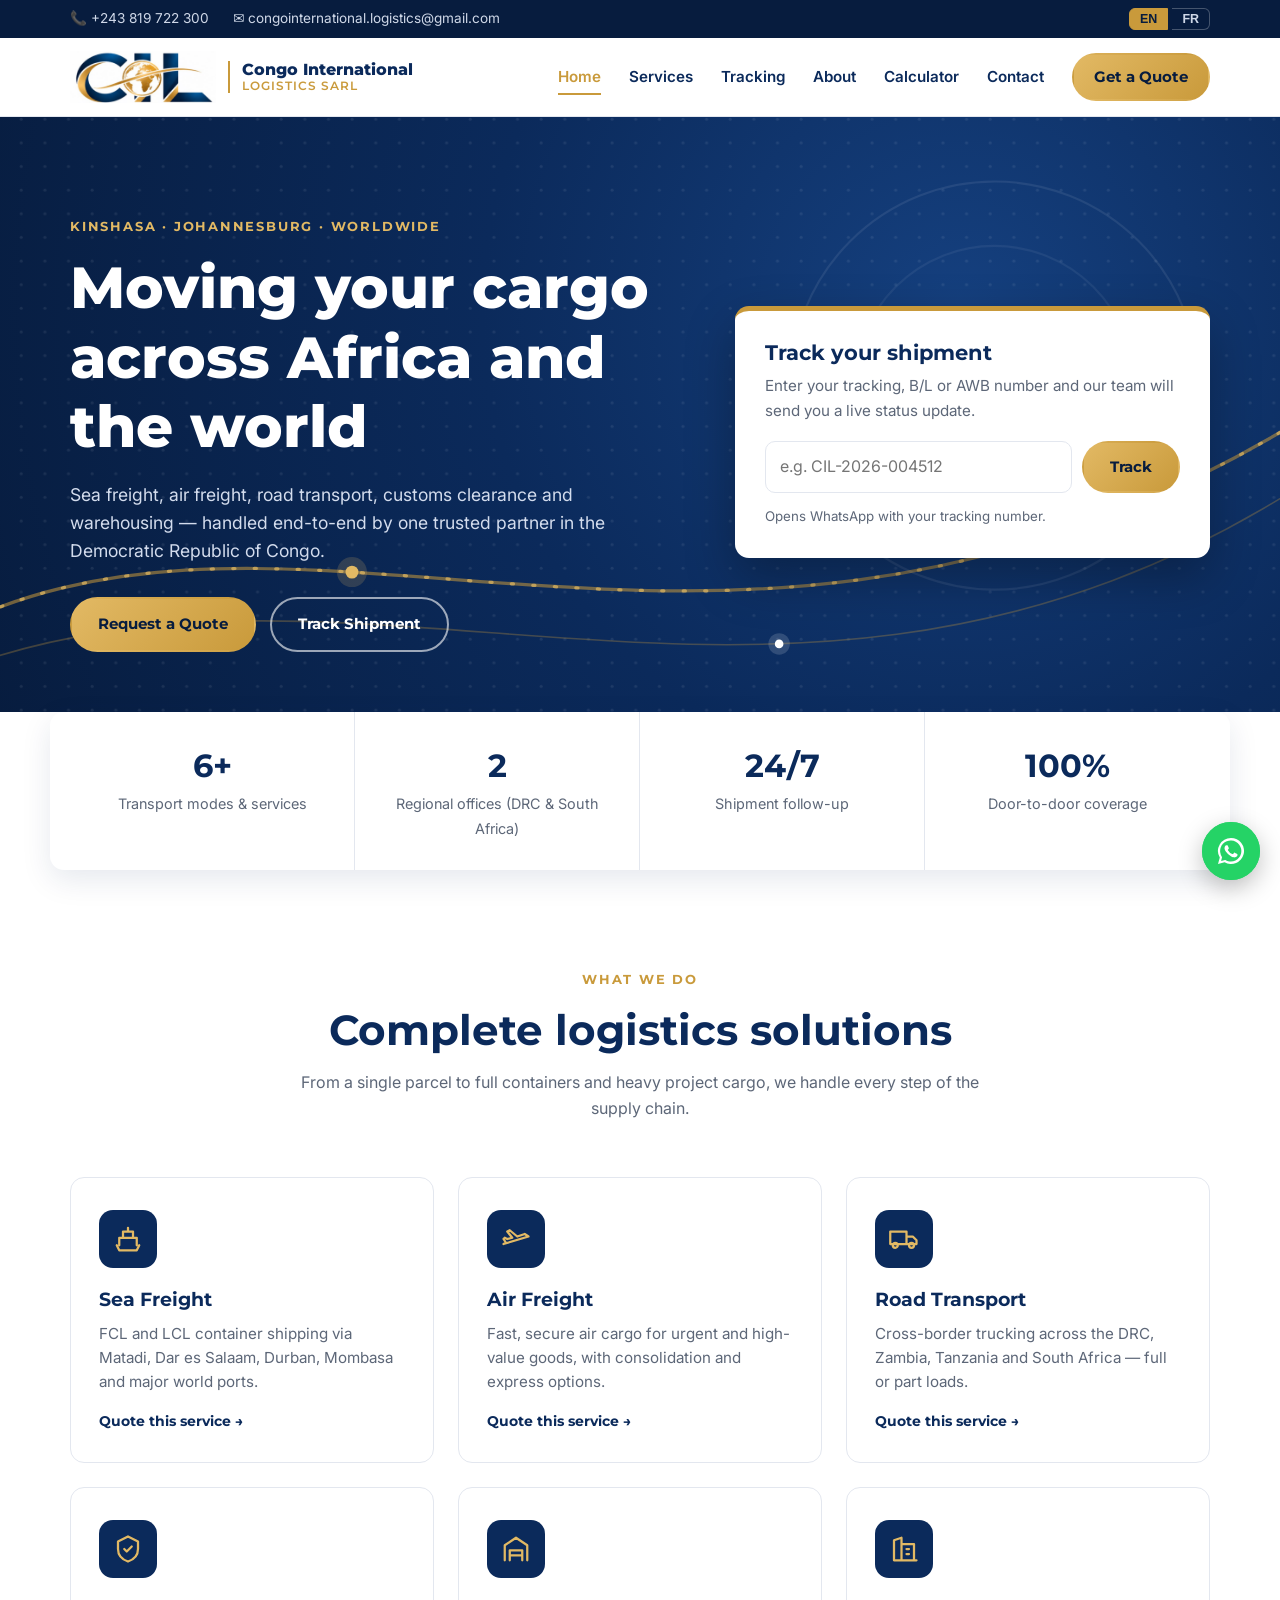
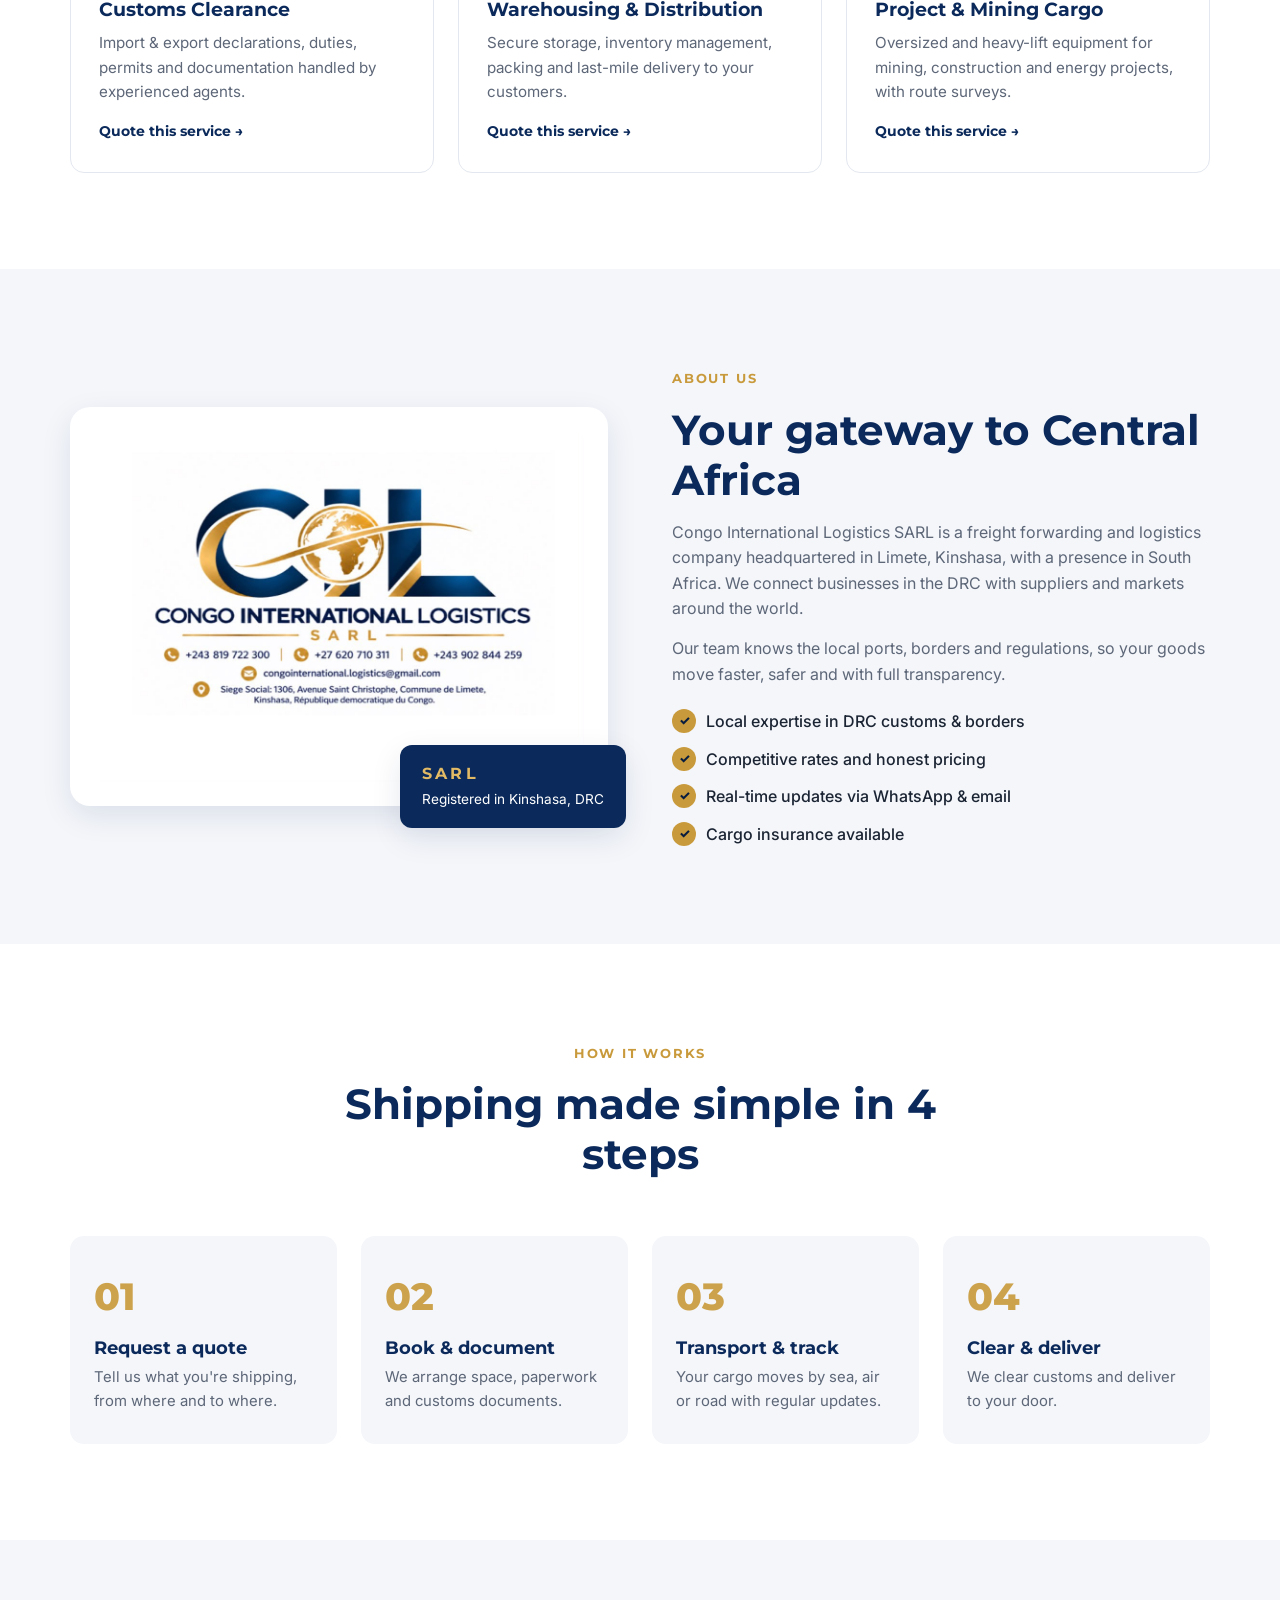
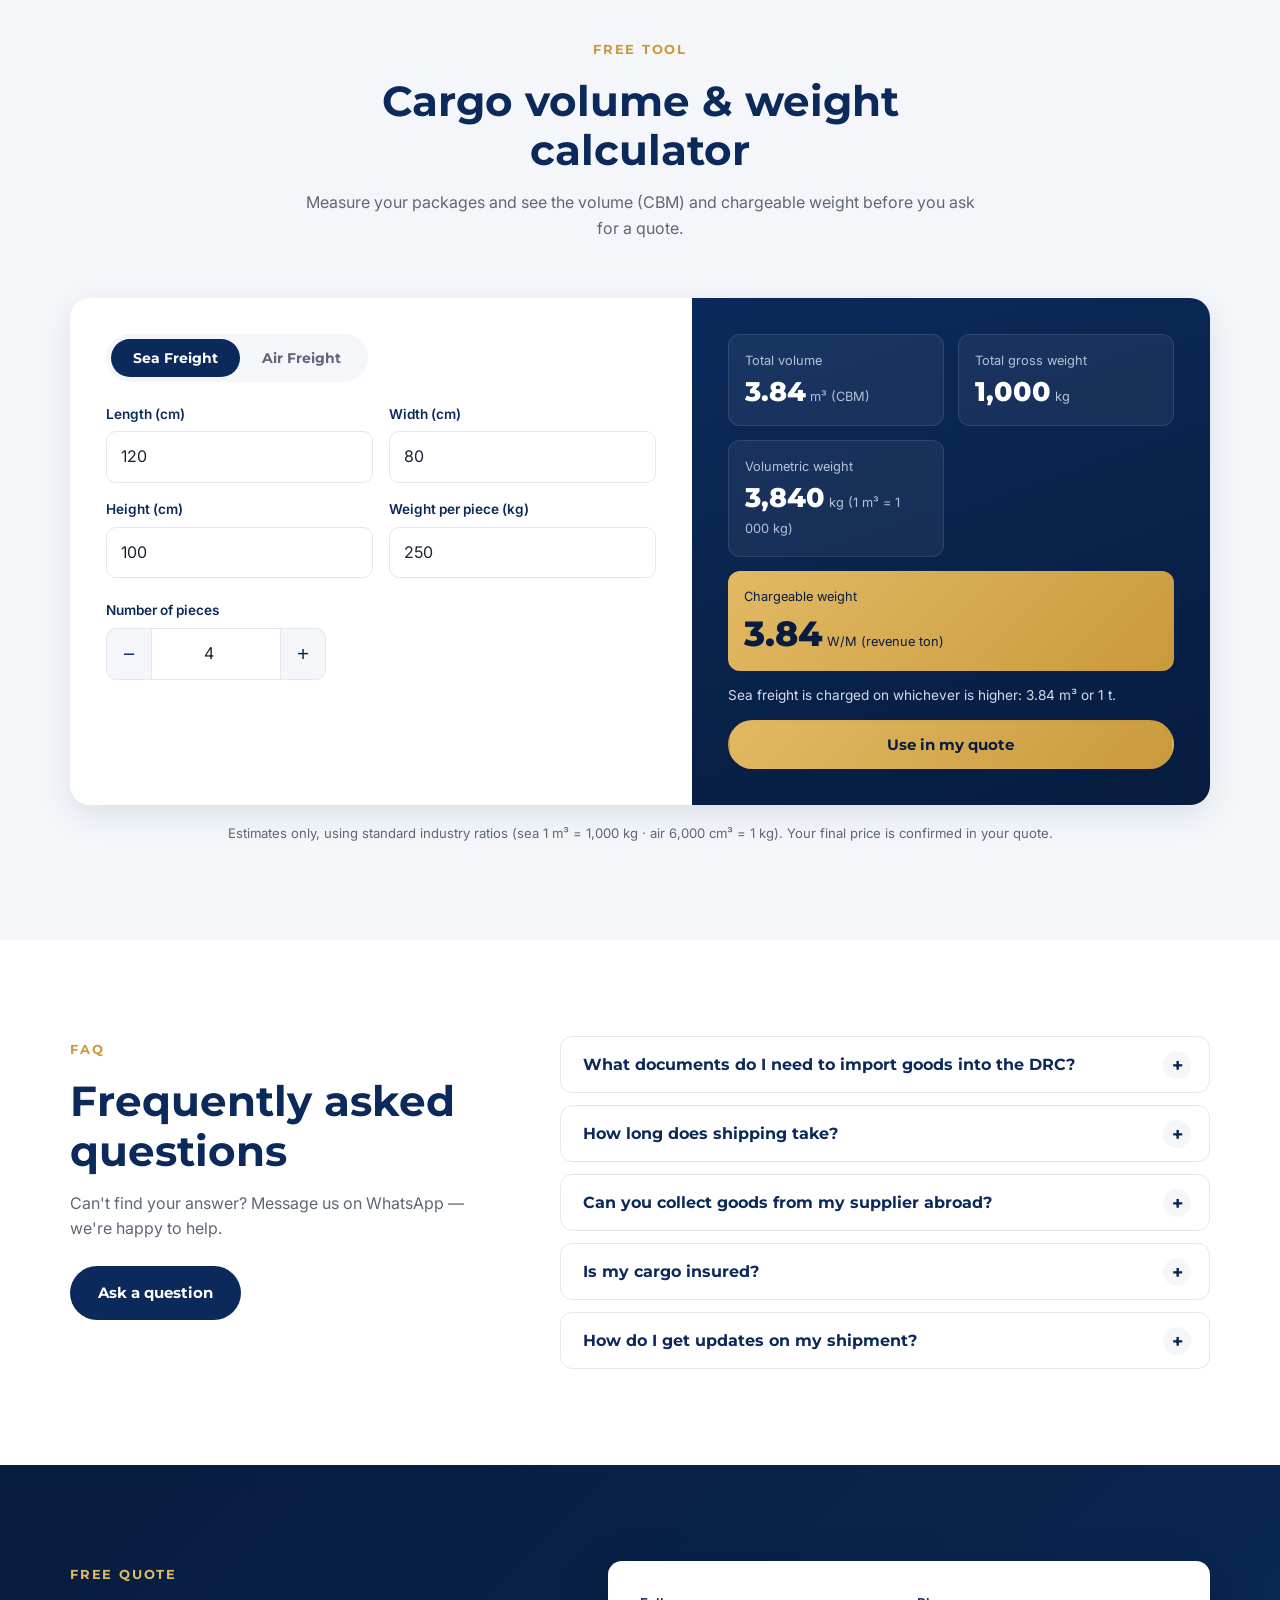
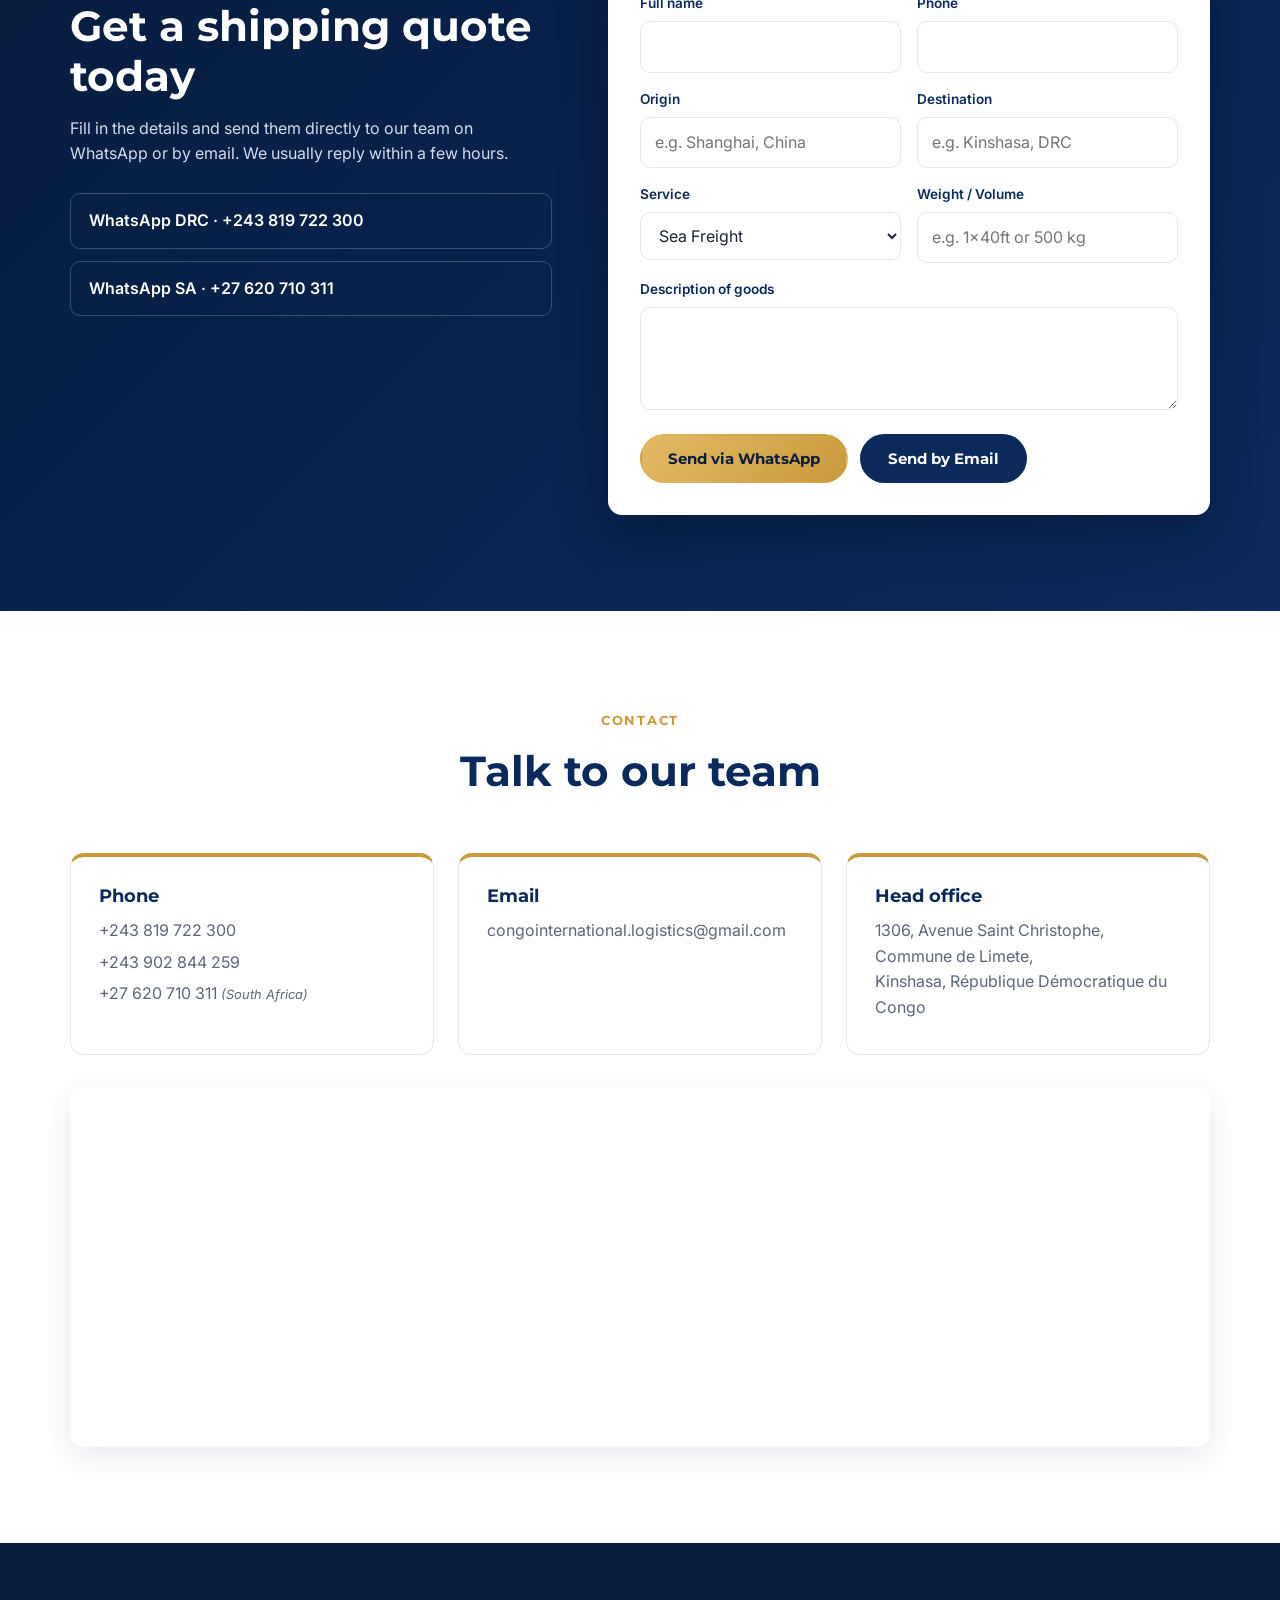
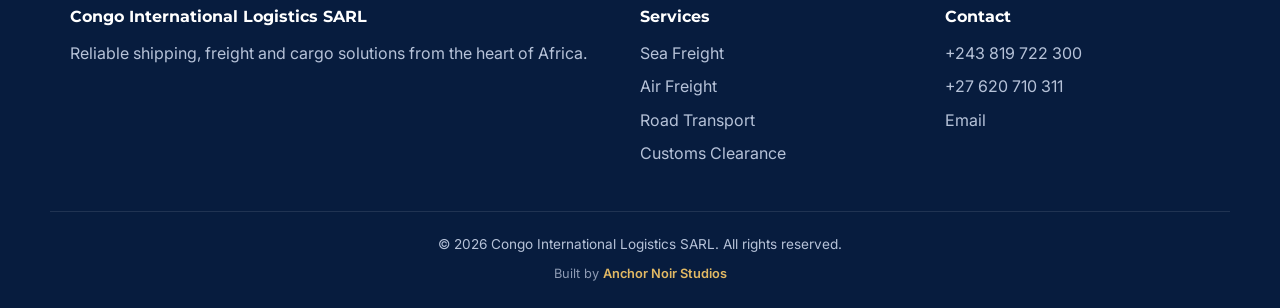
==== index.html @ 0b4c258c "Initial commit: Congo International Logistics website Static bilingual (EN/FR) site with services, s" ====
<!doctype html>
<html lang="en">
<head>
  <meta charset="utf-8">
  <meta name="viewport" content="width=device-width, initial-scale=1">
  <title>Congo International Logistics SARL | Shipping, Freight & Cargo</title>
  <meta name="description" content="Congo International Logistics SARL – sea freight, air freight, road transport, customs clearance and warehousing from Kinshasa to the world.">
  <link rel="icon" href="images/logo.jpg">
  <link rel="preconnect" href="https://fonts.googleapis.com">
  <link rel="preconnect" href="https://fonts.gstatic.com" crossorigin>
  <link href="https://fonts.googleapis.com/css2?family=Montserrat:wght@500;600;700;800&family=Inter:wght@400;500;600&display=swap" rel="stylesheet">
  <link rel="stylesheet" href="styles.css">
  <link rel="stylesheet" href="interactive.css">
  <link rel="stylesheet" href="mobile.css">
  <meta name="theme-color" content="#0b2a5b">
</head>
<body>
<div class="progress" id="progress"></div>

<!-- Top bar -->
<div class="topbar">
  <div class="container topbar-inner">
    <div class="topbar-contacts">
      <a href="tel:+243819722300">📞 +243 819 722 300</a>
      <a href="mailto:congointernational.logistics@gmail.com" class="hide-sm">✉ congointernational.logistics@gmail.com</a>
    </div>
    <div class="lang-switch" role="group" aria-label="Language">
      <button data-lang="en" class="active">EN</button>
      <button data-lang="fr">FR</button>
    </div>
  </div>
</div>

<!-- Header -->
<header class="header" id="top">
  <div class="container header-inner">
    <a href="#top" class="brand">
      <span class="brand-mark" role="img" aria-label="CIL logo"></span>
      <span class="brand-text"><strong>Congo International</strong><span>Logistics SARL</span></span>
    </a>
    <nav class="nav" id="nav">
      <a href="#top" data-i18n="nav.home">Home</a>
      <a href="#services" data-i18n="nav.services">Services</a>
      <a href="#tracking" data-i18n="nav.tracking">Tracking</a>
      <a href="#about" data-i18n="nav.about">About</a>
      <a href="#calculator" data-i18n="nav.calc">Calculator</a>
      <a href="#contact" data-i18n="nav.contact">Contact</a>
      <a href="#quote" class="btn btn-gold nav-cta" data-i18n="nav.quote">Get a Quote</a>
    </nav>
    <button class="menu-toggle" id="menuToggle" aria-label="Open menu" aria-expanded="false">
      <span></span><span></span><span></span>
    </button>
  </div>
</header>

<!-- Hero -->
<section class="hero" id="home">
  <svg class="hero-bg" viewBox="0 0 1200 600" preserveAspectRatio="xMidYMid slice" aria-hidden="true">
    <defs>
      <pattern id="dots" width="22" height="22" patternUnits="userSpaceOnUse">
        <circle cx="2" cy="2" r="1.4" fill="rgba(255,255,255,.08)"/>
      </pattern>
    </defs>
    <rect width="1200" height="600" fill="url(#dots)"/>
    <path id="route1" d="M-50 480 C 300 300, 700 620, 1250 260" stroke="#c99a3b" stroke-width="3" fill="none" opacity=".55"/>
    <path id="route2" d="M-50 520 C 350 360, 760 660, 1250 320" stroke="#c99a3b" stroke-width="1.5" fill="none" opacity=".3"/>
    <path class="route-dash" d="M-50 480 C 300 300, 700 620, 1250 260" stroke="#e2b964" stroke-width="3" fill="none"/>
    <circle cx="930" cy="250" r="190" fill="none" stroke="rgba(255,255,255,.08)" stroke-width="2" class="pulse-ring"/>
    <circle cx="930" cy="250" r="130" fill="none" stroke="rgba(255,255,255,.06)" stroke-width="2"/>
    <g class="cargo-dot">
      <circle r="14" fill="#e2b964" opacity=".18"/>
      <circle r="6" fill="#e2b964"/>
      <animateMotion dur="9s" repeatCount="indefinite"><mpath href="#route1"/></animateMotion>
    </g>
    <g class="cargo-dot">
      <circle r="10" fill="#fff" opacity=".15"/>
      <circle r="4" fill="#fff"/>
      <animateMotion dur="13s" begin="-5s" repeatCount="indefinite"><mpath href="#route2"/></animateMotion>
    </g>
  </svg>
  <div class="container hero-inner">
    <div class="hero-copy">
      <span class="eyebrow" data-i18n="hero.eyebrow">Kinshasa · Johannesburg · Worldwide</span>
      <h1 data-i18n="hero.title">Moving your cargo across Africa and the world</h1>
      <p data-i18n="hero.text">Sea freight, air freight, road transport, customs clearance and warehousing — handled end-to-end by one trusted partner in the Democratic Republic of Congo.</p>
      <div class="hero-actions">
        <a href="#quote" class="btn btn-gold" data-i18n="hero.cta1">Request a Quote</a>
        <a href="#tracking" class="btn btn-outline" data-i18n="hero.cta2">Track Shipment</a>
      </div>
    </div>
    <div class="hero-card" id="tracking">
      <h3 data-i18n="track.title">Track your shipment</h3>
      <p data-i18n="track.text">Enter your tracking, B/L or AWB number and our team will send you a live status update.</p>
      <form id="trackForm" class="track-form">
        <input type="text" id="trackNo" required data-i18n-ph="track.ph" placeholder="e.g. CIL-2026-004512">
        <button type="submit" class="btn btn-gold" data-i18n="track.btn">Track</button>
      </form>
      <small data-i18n="track.note">Opens WhatsApp with your tracking number.</small>
    </div>
  </div>
</section>

<!-- Stats -->
<section class="stats">
  <div class="container stats-grid">
    <div class="stat"><strong data-count="6" data-suffix="+">0</strong><span data-i18n="stats.1">Transport modes & services</span></div>
    <div class="stat"><strong data-count="2">0</strong><span data-i18n="stats.2">Regional offices (DRC & South Africa)</span></div>
    <div class="stat"><strong data-count="24" data-suffix="/7">0</strong><span data-i18n="stats.3">Shipment follow-up</span></div>
    <div class="stat"><strong data-count="100" data-suffix="%">0</strong><span data-i18n="stats.4">Door-to-door coverage</span></div>
  </div>
</section>

<!-- Services -->
<section class="section" id="services">
  <div class="container">
    <div class="section-head">
      <span class="eyebrow dark" data-i18n="services.eyebrow">What we do</span>
      <h2 data-i18n="services.title">Complete logistics solutions</h2>
      <p data-i18n="services.text">From a single parcel to full containers and heavy project cargo, we handle every step of the supply chain.</p>
    </div>
    <div class="services-grid">
      <article class="service">
        <div class="icon"><svg viewBox="0 0 24 24"><path d="M3 17l2 4h14l2-4M5 17V11h14v6M8 11V6h8v5M12 3v3"/></svg></div>
        <h3 data-i18n="s1.t">Sea Freight</h3>
        <p data-i18n="s1.d">FCL and LCL container shipping via Matadi, Dar es Salaam, Durban, Mombasa and major world ports.</p>
        <button class="service-link" data-service="1"><span data-i18n="svc.cta">Quote this service</span> →</button>
      </article>
      <article class="service">
        <div class="icon"><svg viewBox="0 0 24 24"><path d="M2 16l20-6-3-2-6 2-6-5-2 1 4 5-4 1-2-1-1 1 2 3z"/></svg></div>
        <h3 data-i18n="s2.t">Air Freight</h3>
        <p data-i18n="s2.d">Fast, secure air cargo for urgent and high-value goods, with consolidation and express options.</p>
        <button class="service-link" data-service="2"><span data-i18n="svc.cta">Quote this service</span> →</button>
      </article>
      <article class="service">
        <div class="icon"><svg viewBox="0 0 24 24"><path d="M1 6h13v10H1zM14 10h5l3 3v3h-8M5 19a2 2 0 100-4 2 2 0 000 4zM18 19a2 2 0 100-4 2 2 0 000 4z"/></svg></div>
        <h3 data-i18n="s3.t">Road Transport</h3>
        <p data-i18n="s3.d">Cross-border trucking across the DRC, Zambia, Tanzania and South Africa — full or part loads.</p>
        <button class="service-link" data-service="3"><span data-i18n="svc.cta">Quote this service</span> →</button>
      </article>
      <article class="service">
        <div class="icon"><svg viewBox="0 0 24 24"><path d="M9 12l2 2 4-4M12 2l8 4v6c0 5-3.5 8.5-8 10-4.5-1.5-8-5-8-10V6z"/></svg></div>
        <h3 data-i18n="s4.t">Customs Clearance</h3>
        <p data-i18n="s4.d">Import & export declarations, duties, permits and documentation handled by experienced agents.</p>
        <button class="service-link" data-service="4"><span data-i18n="svc.cta">Quote this service</span> →</button>
      </article>
      <article class="service">
        <div class="icon"><svg viewBox="0 0 24 24"><path d="M3 21V9l9-6 9 6v12M7 21v-8h10v8M7 17h10"/></svg></div>
        <h3 data-i18n="s5.t">Warehousing & Distribution</h3>
        <p data-i18n="s5.d">Secure storage, inventory management, packing and last-mile delivery to your customers.</p>
        <button class="service-link" data-service="5"><span data-i18n="svc.cta">Quote this service</span> →</button>
      </article>
      <article class="service">
        <div class="icon"><svg viewBox="0 0 24 24"><path d="M4 21V5l6-2v18M10 8h10v13M4 21h18M14 12h2M14 16h2"/></svg></div>
        <h3 data-i18n="s6.t">Project & Mining Cargo</h3>
        <p data-i18n="s6.d">Oversized and heavy-lift equipment for mining, construction and energy projects, with route surveys.</p>
        <button class="service-link" data-service="6"><span data-i18n="svc.cta">Quote this service</span> →</button>
      </article>
    </div>
  </div>
</section>

<!-- About -->
<section class="section about" id="about">
  <div class="container about-grid">
    <div class="about-visual">
      <img src="images/logo.jpg" alt="Congo International Logistics">
      <div class="badge-float">
        <strong>SARL</strong>
        <span data-i18n="about.badge">Registered in Kinshasa, DRC</span>
      </div>
    </div>
    <div class="about-copy">
      <span class="eyebrow dark" data-i18n="about.eyebrow">About us</span>
      <h2 data-i18n="about.title">Your gateway to Central Africa</h2>
      <p data-i18n="about.p1">Congo International Logistics SARL is a freight forwarding and logistics company headquartered in Limete, Kinshasa, with a presence in South Africa. We connect businesses in the DRC with suppliers and markets around the world.</p>
      <p data-i18n="about.p2">Our team knows the local ports, borders and regulations, so your goods move faster, safer and with full transparency.</p>
      <ul class="checks">
        <li data-i18n="about.c1">Local expertise in DRC customs & borders</li>
        <li data-i18n="about.c2">Competitive rates and honest pricing</li>
        <li data-i18n="about.c3">Real-time updates via WhatsApp & email</li>
        <li data-i18n="about.c4">Cargo insurance available</li>
      </ul>
    </div>
  </div>
</section>

<!-- Process -->
<section class="section" id="process">
  <div class="container">
    <div class="section-head">
      <span class="eyebrow dark" data-i18n="process.eyebrow">How it works</span>
      <h2 data-i18n="process.title">Shipping made simple in 4 steps</h2>
    </div>
    <ol class="steps">
      <li><span>01</span><h3 data-i18n="p1.t">Request a quote</h3><p data-i18n="p1.d">Tell us what you're shipping, from where and to where.</p></li>
      <li><span>02</span><h3 data-i18n="p2.t">Book & document</h3><p data-i18n="p2.d">We arrange space, paperwork and customs documents.</p></li>
      <li><span>03</span><h3 data-i18n="p3.t">Transport & track</h3><p data-i18n="p3.d">Your cargo moves by sea, air or road with regular updates.</p></li>
      <li><span>04</span><h3 data-i18n="p4.t">Clear & deliver</h3><p data-i18n="p4.d">We clear customs and deliver to your door.</p></li>
    </ol>
  </div>
</section>

<!-- Calculator -->
<section class="section calc-section" id="calculator">
  <div class="container">
    <div class="section-head">
      <span class="eyebrow dark" data-i18n="calc.eyebrow">Free tool</span>
      <h2 data-i18n="calc.title">Cargo volume & weight calculator</h2>
      <p data-i18n="calc.text">Measure your packages and see the volume (CBM) and chargeable weight before you ask for a quote.</p>
    </div>
    <div class="calc">
      <div class="calc-inputs">
        <div class="seg" role="tablist">
          <button class="active" data-mode="sea" data-i18n="s1.t">Sea Freight</button>
          <button data-mode="air" data-i18n="s2.t">Air Freight</button>
        </div>
        <div class="calc-grid">
          <label><span data-i18n="c.l">Length (cm)</span><input type="number" min="0" id="cL" value="120"></label>
          <label><span data-i18n="c.w">Width (cm)</span><input type="number" min="0" id="cW" value="80"></label>
          <label><span data-i18n="c.h">Height (cm)</span><input type="number" min="0" id="cH" value="100"></label>
          <label><span data-i18n="c.kg">Weight per piece (kg)</span><input type="number" min="0" id="cKg" value="250"></label>
        </div>
        <label class="qty"><span data-i18n="c.qty">Number of pieces</span>
          <div class="stepper">
            <button type="button" data-step="-1" aria-label="Fewer">−</button>
            <input type="number" min="1" id="cQty" value="4">
            <button type="button" data-step="1" aria-label="More">+</button>
          </div>
        </label>
      </div>
      <div class="calc-result">
        <div class="res"><span data-i18n="c.vol">Total volume</span><strong id="rVol">0</strong><em>m³ (CBM)</em></div>
        <div class="res"><span data-i18n="c.gross">Total gross weight</span><strong id="rGross">0</strong><em>kg</em></div>
        <div class="res"><span data-i18n="c.volw">Volumetric weight</span><strong id="rVolW">0</strong><em id="rVolNote">kg</em></div>
        <div class="res highlight"><span data-i18n="c.charge">Chargeable weight</span><strong id="rCharge">0</strong><em id="rChargeUnit">kg</em></div>
        <p class="calc-note" id="calcNote"></p>
        <button class="btn btn-gold" id="calcToQuote" data-i18n="c.use">Use in my quote</button>
      </div>
    </div>
    <p class="disclaimer" data-i18n="c.disc">Estimates only, using standard industry ratios (sea 1 m³ = 1,000 kg · air 6,000 cm³ = 1 kg). Your final price is confirmed in your quote.</p>
  </div>
</section>

<!-- FAQ -->
<section class="section faq-section" id="faq">
  <div class="container faq-wrap">
    <div class="section-head left">
      <span class="eyebrow dark">FAQ</span>
      <h2 data-i18n="faq.title">Frequently asked questions</h2>
      <p data-i18n="faq.text">Can't find your answer? Message us on WhatsApp — we're happy to help.</p>
      <a href="https://wa.me/243819722300" target="_blank" rel="noopener" class="btn btn-navy" data-i18n="faq.cta">Ask a question</a>
    </div>
    <div class="faq">
      <details><summary data-i18n="q1">What documents do I need to import goods into the DRC?</summary><div><p data-i18n="a1">Usually a commercial invoice, packing list and bill of lading or air waybill, plus any certificates required for your type of goods. We check your file and tell you exactly what's needed before shipping.</p></div></details>
      <details><summary data-i18n="q2">How long does shipping take?</summary><div><p data-i18n="a2">It depends on the origin, the transport mode and customs. Air freight is the fastest; sea freight is the most economical for large volumes. We give you an estimated transit time with every quote.</p></div></details>
      <details><summary data-i18n="q3">Can you collect goods from my supplier abroad?</summary><div><p data-i18n="a3">Yes. We offer door-to-door service: pick-up from your supplier, transport, customs clearance and delivery to your address.</p></div></details>
      <details><summary data-i18n="q4">Is my cargo insured?</summary><div><p data-i18n="a4">Cargo insurance is available on request. Tell us the value of your goods when asking for a quote and we'll include the insurance cost.</p></div></details>
      <details><summary data-i18n="q5">How do I get updates on my shipment?</summary><div><p data-i18n="a5">Send your tracking, B/L or AWB number via the tracking box or WhatsApp, and our team will reply with the latest status.</p></div></details>
    </div>
  </div>
</section>

<!-- Quote -->
<section class="section quote" id="quote">
  <div class="container quote-grid">
    <div class="quote-copy">
      <span class="eyebrow" data-i18n="quote.eyebrow">Free quote</span>
      <h2 data-i18n="quote.title">Get a shipping quote today</h2>
      <p data-i18n="quote.text">Fill in the details and send them directly to our team on WhatsApp or by email. We usually reply within a few hours.</p>
      <div class="quote-contacts">
        <a href="https://wa.me/243819722300" target="_blank" rel="noopener">WhatsApp DRC · +243 819 722 300</a>
        <a href="https://wa.me/27620710311" target="_blank" rel="noopener">WhatsApp SA · +27 620 710 311</a>
      </div>
    </div>
    <form class="quote-form" id="quoteForm">
      <div class="row">
        <label><span data-i18n="f.name">Full name</span><input name="name" required></label>
        <label><span data-i18n="f.phone">Phone</span><input name="phone" type="tel" required></label>
      </div>
      <div class="row">
        <label><span data-i18n="f.from">Origin</span><input name="from" required data-i18n-ph="f.fromPh" placeholder="e.g. Shanghai, China"></label>
        <label><span data-i18n="f.to">Destination</span><input name="to" required data-i18n-ph="f.toPh" placeholder="e.g. Kinshasa, DRC"></label>
      </div>
      <div class="row">
        <label><span data-i18n="f.mode">Service</span>
          <select name="mode">
            <option data-i18n="s1.t">Sea Freight</option>
            <option data-i18n="s2.t">Air Freight</option>
            <option data-i18n="s3.t">Road Transport</option>
            <option data-i18n="s4.t">Customs Clearance</option>
            <option data-i18n="s5.t">Warehousing & Distribution</option>
            <option data-i18n="s6.t">Project & Mining Cargo</option>
          </select>
        </label>
        <label><span data-i18n="f.weight">Weight / Volume</span><input name="weight" data-i18n-ph="f.weightPh" placeholder="e.g. 1x40ft or 500 kg"></label>
      </div>
      <label><span data-i18n="f.goods">Description of goods</span><textarea name="goods" rows="3"></textarea></label>
      <div class="form-actions">
        <button type="submit" class="btn btn-gold" data-send="wa" data-i18n="f.wa">Send via WhatsApp</button>
        <button type="submit" class="btn btn-navy" data-send="mail" data-i18n="f.mail">Send by Email</button>
      </div>
    </form>
  </div>
</section>

<!-- Contact -->
<section class="section" id="contact">
  <div class="container">
    <div class="section-head">
      <span class="eyebrow dark" data-i18n="contact.eyebrow">Contact</span>
      <h2 data-i18n="contact.title">Talk to our team</h2>
    </div>
    <div class="contact-grid">
      <div class="contact-card">
        <h3 data-i18n="contact.phone">Phone</h3>
        <a href="tel:+243819722300">+243 819 722 300</a>
        <a href="tel:+243902844259">+243 902 844 259</a>
        <a href="tel:+27620710311">+27 620 710 311 <em>(South Africa)</em></a>
      </div>
      <div class="contact-card">
        <h3>Email</h3>
        <a href="mailto:congointernational.logistics@gmail.com">congointernational.logistics@gmail.com</a>
      </div>
      <div class="contact-card">
        <h3 data-i18n="contact.office">Head office</h3>
        <p>1306, Avenue Saint Christophe,<br>Commune de Limete,<br>Kinshasa, République Démocratique du Congo</p>
      </div>
    </div>
    <div class="map">
      <iframe title="Map" loading="lazy" src="https://www.google.com/maps?q=Avenue+Saint+Christophe,+Limete,+Kinshasa&output=embed"></iframe>
    </div>
  </div>
</section>

<!-- Footer -->
<footer class="footer">
  <div class="container footer-grid">
    <div>
      <h4>Congo International Logistics SARL</h4>
      <p data-i18n="footer.tag">Reliable shipping, freight and cargo solutions from the heart of Africa.</p>
    </div>
    <div>
      <h4 data-i18n="nav.services">Services</h4>
      <a href="#services" data-i18n="s1.t">Sea Freight</a>
      <a href="#services" data-i18n="s2.t">Air Freight</a>
      <a href="#services" data-i18n="s3.t">Road Transport</a>
      <a href="#services" data-i18n="s4.t">Customs Clearance</a>
    </div>
    <div>
      <h4 data-i18n="nav.contact">Contact</h4>
      <a href="tel:+243819722300">+243 819 722 300</a>
      <a href="tel:+27620710311">+27 620 710 311</a>
      <a href="mailto:congointernational.logistics@gmail.com">Email</a>
    </div>
  </div>
  <div class="container copyright">© <span id="year"></span> Congo International Logistics SARL. <span data-i18n="footer.rights">All rights reserved.</span>
    <span class="credit"><span data-i18n="footer.built">Built by</span> <a href="https://www.anchornoirstudios.co.za/" target="_blank" rel="noopener">Anchor Noir Studios</a></span>
  </div>
</footer>

<a class="wa-float" href="https://wa.me/243819722300" target="_blank" rel="noopener" aria-label="WhatsApp">
  <svg viewBox="0 0 32 32"><path fill="#fff" d="M16 3a13 13 0 00-11.2 19.6L3 29l6.6-1.7A13 13 0 1016 3zm0 23.6c-2 0-3.9-.5-5.6-1.5l-.4-.2-3.9 1 1-3.8-.3-.4A10.6 10.6 0 1116 26.6zm5.8-7.9c-.3-.2-1.9-.9-2.2-1s-.5-.2-.7.2-.8 1-1 1.2-.4.2-.7 0a8.7 8.7 0 01-4.3-3.8c-.3-.6.3-.5.9-1.7.1-.2 0-.4 0-.5l-1-2.4c-.3-.6-.5-.5-.7-.5h-.6a1.2 1.2 0 00-.9.4 3.6 3.6 0 00-1.1 2.7 6.3 6.3 0 001.3 3.3 14.4 14.4 0 005.5 4.9c2 .9 2.8 1 3.9.8a3.3 3.3 0 002.1-1.5 2.7 2.7 0 00.2-1.5c-.1-.2-.3-.3-.6-.4z"/></svg>
</a>

<button class="to-top" id="toTop" aria-label="Back to top">↑</button>
<div class="nav-backdrop" id="navBackdrop"></div>

<!-- Phone-only bottom action bar -->
<nav class="mobile-bar" aria-label="Quick actions">
  <a href="tel:+243819722300">
    <svg viewBox="0 0 24 24"><path d="M22 16.9v3a2 2 0 01-2.2 2 19.8 19.8 0 01-8.6-3.1 19.5 19.5 0 01-6-6A19.8 19.8 0 012.1 4.2 2 2 0 014.1 2h3a2 2 0 012 1.7c.1.9.4 1.8.7 2.7a2 2 0 01-.5 2.1L8 9.8a16 16 0 006 6l1.3-1.3a2 2 0 012.1-.4c.9.3 1.8.6 2.7.7a2 2 0 011.7 2z"/></svg>
    <span data-i18n="mb.call">Call</span>
  </a>
  <a href="https://wa.me/243819722300" target="_blank" rel="noopener" class="mb-wa">
    <svg viewBox="0 0 32 32"><path d="M16 3a13 13 0 00-11.2 19.6L3 29l6.6-1.7A13 13 0 1016 3zm0 23.6c-2 0-3.9-.5-5.6-1.5l-.4-.2-3.9 1 1-3.8-.3-.4A10.6 10.6 0 1116 26.6z"/></svg>
    <span>WhatsApp</span>
  </a>
  <a href="#quote" class="mb-quote">
    <svg viewBox="0 0 24 24"><path d="M14 2H6a2 2 0 00-2 2v16a2 2 0 002 2h12a2 2 0 002-2V8zM14 2v6h6M8 13h8M8 17h5"/></svg>
    <span data-i18n="mb.quote">Quote</span>
  </a>
</nav>
<div class="toast" id="toast" role="status" aria-live="polite"></div>

<script src="script.js"></script>
</body>
</html>
---- styles.css ----
:root {
  --navy: #0b2a5b;
  --navy-dark: #071c3e;
  --gold: #c99a3b;
  --gold-light: #e2b964;
  --ink: #1b2433;
  --muted: #5d6778;
  --bg: #ffffff;
  --bg-soft: #f4f6fa;
  --line: #e3e7ef;
  --radius: 14px;
  --shadow: 0 10px 30px rgba(11, 42, 91, .10);
}

* { box-sizing: border-box; margin: 0; padding: 0; }
html { scroll-behavior: smooth; scroll-padding-top: 90px; }
body { font-family: "Inter", system-ui, sans-serif; color: var(--ink); background: var(--bg); line-height: 1.6; overflow-x: hidden; }
h1, h2, h3, h4 { font-family: "Montserrat", sans-serif; line-height: 1.2; color: var(--navy); }
a { color: inherit; text-decoration: none; }
img { max-width: 100%; display: block; }
.container { width: 100%; max-width: 1180px; margin: 0 auto; padding: 0 20px; }

/* Buttons */
.btn { display: inline-flex; align-items: center; justify-content: center; gap: 8px; padding: 13px 26px; border-radius: 999px; font-family: "Montserrat", sans-serif; font-weight: 700; font-size: .95rem; border: 2px solid transparent; cursor: pointer; transition: transform .15s, background .2s, color .2s; }
.btn:hover { transform: translateY(-2px); }
.btn-gold { background: linear-gradient(135deg, var(--gold-light), var(--gold)); color: var(--navy-dark); }
.btn-navy { background: var(--navy); color: #fff; }
.btn-outline { border-color: rgba(255,255,255,.6); color: #fff; }
.btn-outline:hover { background: #fff; color: var(--navy); }

/* Top bar */
.topbar { background: var(--navy-dark); color: #cfd8e8; font-size: .85rem; }
.topbar-inner { display: flex; justify-content: space-between; align-items: center; padding-top: 8px; padding-bottom: 8px; }
.topbar-contacts { display: flex; gap: 24px; }
.topbar a:hover { color: var(--gold-light); }
.lang-switch button { background: none; border: 1px solid rgba(255,255,255,.25); color: #cfd8e8; padding: 3px 10px; cursor: pointer; font-weight: 600; font-size: .78rem; }
.lang-switch button:first-child { border-radius: 6px 0 0 6px; }
.lang-switch button:last-child { border-radius: 0 6px 6px 0; border-left: 0; }
.lang-switch button.active { background: var(--gold); border-color: var(--gold); color: var(--navy-dark); }

/* Header */
.header { position: sticky; top: 0; z-index: 50; background: rgba(255,255,255,.96); backdrop-filter: blur(8px); border-bottom: 1px solid var(--line); }
.header-inner { display: flex; align-items: center; justify-content: space-between; height: 78px; }
.brand { display: flex; align-items: center; gap: 12px; }
.brand-mark { width: 146px; height: 52px; background: url(images/logo.jpg) no-repeat -40px -24px / 222px auto; flex-shrink: 0; }
.brand-text { display: flex; flex-direction: column; font-family: "Montserrat", sans-serif; line-height: 1.15; color: var(--navy); border-left: 2px solid var(--gold); padding-left: 12px; }
.brand-text strong { font-size: 1rem; font-weight: 800; }
.brand-text span { font-size: .78rem; font-weight: 600; color: var(--gold); letter-spacing: .08em; text-transform: uppercase; }
.nav { display: flex; align-items: center; gap: 28px; font-weight: 600; font-size: .95rem; }
.nav a:not(.btn) { color: var(--navy); position: relative; }
.nav a:not(.btn)::after { content: ""; position: absolute; left: 0; bottom: -6px; width: 0; height: 2px; background: var(--gold); transition: width .2s; }
.nav a:not(.btn):hover::after { width: 100%; }
.nav-cta { padding: 10px 20px; }
.menu-toggle { display: none; background: none; border: 0; cursor: pointer; padding: 8px; }
.menu-toggle span { display: block; width: 26px; height: 3px; background: var(--navy); margin: 5px 0; border-radius: 2px; transition: .2s; }

/* Hero */
.hero { position: relative; background: radial-gradient(circle at 75% 30%, #15407f 0%, var(--navy) 45%, var(--navy-dark) 100%); color: #fff; overflow: hidden; }
.hero-bg { position: absolute; inset: 0; width: 100%; height: 100%; }
.hero-inner { position: relative; display: grid; grid-template-columns: 1.3fr 1fr; gap: 48px; align-items: center; padding-top: 96px; padding-bottom: 110px; }
.eyebrow { display: inline-block; font-family: "Montserrat", sans-serif; font-size: .8rem; font-weight: 700; letter-spacing: .14em; text-transform: uppercase; color: var(--gold-light); margin-bottom: 16px; }
.eyebrow.dark { color: var(--gold); }
.hero h1 { color: #fff; font-size: clamp(2.1rem, 4.6vw, 3.6rem); font-weight: 800; margin-bottom: 20px; }
.hero p { color: #d3dced; font-size: 1.1rem; max-width: 560px; margin-bottom: 32px; }
.hero-actions { display: flex; flex-wrap: wrap; gap: 14px; }
.hero-card { background: #fff; color: var(--ink); border-radius: var(--radius); padding: 30px; box-shadow: 0 20px 50px rgba(0,0,0,.3); border-top: 5px solid var(--gold); }
.hero-card h3 { font-size: 1.3rem; margin-bottom: 8px; }
.hero-card p { color: var(--muted); font-size: .95rem; margin-bottom: 18px; }
.track-form { display: flex; gap: 10px; margin-bottom: 10px; }
.track-form input { flex: 1; min-width: 0; }
.hero-card small { color: var(--muted); }

input, select, textarea { width: 100%; font: inherit; padding: 12px 14px; border: 1.5px solid var(--line); border-radius: 10px; background: #fff; color: var(--ink); transition: border-color .2s; }
input:focus, select:focus, textarea:focus { outline: none; border-color: var(--gold); }

/* Stats */
.stats { background: var(--bg); position: relative; margin-top: -50px; z-index: 2; }
.stats-grid { display: grid; grid-template-columns: repeat(4, 1fr); background: #fff; border-radius: var(--radius); box-shadow: var(--shadow); overflow: hidden; }
.stat { padding: 28px 20px; text-align: center; border-right: 1px solid var(--line); }
.stat:last-child { border-right: 0; }
.stat strong { display: block; font-family: "Montserrat", sans-serif; font-size: 2rem; color: var(--navy); }
.stat span { color: var(--muted); font-size: .9rem; }

/* Sections */
.section { padding: 96px 0; }
.section-head { text-align: center; max-width: 680px; margin: 0 auto 56px; }
.section-head h2, .about-copy h2, .quote-copy h2 { font-size: clamp(1.8rem, 3.4vw, 2.6rem); margin-bottom: 14px; }
.section-head p { color: var(--muted); }

/* Services */
.services-grid { display: grid; grid-template-columns: repeat(3, 1fr); gap: 24px; }
.service { background: #fff; border: 1px solid var(--line); border-radius: var(--radius); padding: 32px 28px; transition: transform .2s, box-shadow .2s, border-color .2s; }
.service:hover { transform: translateY(-6px); box-shadow: var(--shadow); border-color: var(--gold); }
.service .icon { width: 58px; height: 58px; border-radius: 14px; background: var(--navy); display: grid; place-items: center; margin-bottom: 20px; }
.service .icon svg { width: 30px; height: 30px; fill: none; stroke: var(--gold-light); stroke-width: 1.8; stroke-linecap: round; stroke-linejoin: round; }
.service h3 { font-size: 1.2rem; margin-bottom: 10px; }
.service p { color: var(--muted); font-size: .95rem; }

/* About */
.about { background: var(--bg-soft); }
.about-grid { display: grid; grid-template-columns: 1fr 1fr; gap: 64px; align-items: center; }
.about-visual { position: relative; background: #fff; border-radius: 20px; padding: 24px; box-shadow: var(--shadow); }
.about-visual img { border-radius: 12px; }
.badge-float { position: absolute; right: -18px; bottom: -22px; background: var(--navy); color: #fff; padding: 16px 22px; border-radius: 12px; box-shadow: var(--shadow); }
.badge-float strong { display: block; font-family: "Montserrat"; color: var(--gold-light); letter-spacing: .2em; }
.badge-float span { font-size: .85rem; }
.about-copy p { color: var(--muted); margin-bottom: 14px; }
.checks { list-style: none; margin-top: 22px; display: grid; gap: 12px; }
.checks li { position: relative; padding-left: 34px; font-weight: 500; }
.checks li::before { content: "✓"; position: absolute; left: 0; top: 0; width: 24px; height: 24px; border-radius: 50%; background: var(--gold); color: var(--navy-dark); display: grid; place-items: center; font-size: .8rem; font-weight: 800; }

/* Steps */
.steps { list-style: none; display: grid; grid-template-columns: repeat(4, 1fr); gap: 24px; counter-reset: s; }
.steps li { position: relative; padding: 30px 24px; border-radius: var(--radius); background: var(--bg-soft); }
.steps li span { font-family: "Montserrat"; font-weight: 800; font-size: 2.4rem; color: var(--gold); opacity: .9; display: block; margin-bottom: 10px; }
.steps h3 { font-size: 1.1rem; margin-bottom: 8px; }
.steps p { color: var(--muted); font-size: .93rem; }

/* Quote */
.quote { background: linear-gradient(135deg, var(--navy-dark), var(--navy)); color: #fff; }
.quote-grid { display: grid; grid-template-columns: 1fr 1.25fr; gap: 56px; align-items: start; }
.quote-copy h2 { color: #fff; }
.quote-copy p { color: #d3dced; margin-bottom: 26px; }
.quote-contacts { display: grid; gap: 12px; }
.quote-contacts a { padding: 14px 18px; border: 1px solid rgba(255,255,255,.2); border-radius: 10px; font-weight: 600; transition: background .2s; }
.quote-contacts a:hover { background: rgba(255,255,255,.08); border-color: var(--gold); }
.quote-form { background: #fff; color: var(--ink); border-radius: var(--radius); padding: 32px; display: grid; gap: 16px; box-shadow: 0 20px 50px rgba(0,0,0,.25); }
.quote-form .row { display: grid; grid-template-columns: 1fr 1fr; gap: 16px; }
.quote-form label span { display: block; font-size: .85rem; font-weight: 600; color: var(--navy); margin-bottom: 6px; }
.form-actions { display: flex; flex-wrap: wrap; gap: 12px; }

/* Contact */
.contact-grid { display: grid; grid-template-columns: repeat(3, 1fr); gap: 24px; margin-bottom: 32px; }
.contact-card { padding: 28px; border: 1px solid var(--line); border-radius: var(--radius); border-top: 4px solid var(--gold); }
.contact-card h3 { font-size: 1.1rem; margin-bottom: 12px; }
.contact-card a, .contact-card p { display: block; color: var(--muted); margin-bottom: 6px; word-break: break-word; }
.contact-card a:hover { color: var(--navy); }
.contact-card em { font-size: .8rem; }
.map { border-radius: var(--radius); overflow: hidden; box-shadow: var(--shadow); }
.map iframe { width: 100%; height: 360px; border: 0; display: block; }

/* Footer */
.footer { background: var(--navy-dark); color: #b6c2d8; padding: 64px 0 24px; }
.footer-grid { display: grid; grid-template-columns: 2fr 1fr 1fr; gap: 40px; padding-bottom: 36px; border-bottom: 1px solid rgba(255,255,255,.1); }
.footer h4 { color: #fff; margin-bottom: 14px; }
.footer a { display: block; margin-bottom: 8px; }
.footer a:hover { color: var(--gold-light); }
.copyright { padding-top: 22px; font-size: .85rem; text-align: center; }

.wa-float { position: fixed; right: 20px; bottom: 20px; width: 58px; height: 58px; border-radius: 50%; background: #25d366; display: grid; place-items: center; box-shadow: 0 8px 24px rgba(0,0,0,.25); z-index: 60; transition: transform .2s; }
.wa-float:hover { transform: scale(1.08); }
.wa-float svg { width: 32px; height: 32px; }

/* Reveal animation */
.reveal { opacity: 0; transform: translateY(24px); transition: opacity .6s ease, transform .6s ease; }
.reveal.visible { opacity: 1; transform: none; }

/* Responsive */
@media (max-width: 980px) {
  .hero-inner, .about-grid, .quote-grid { grid-template-columns: 1fr; }
  .services-grid { grid-template-columns: repeat(2, 1fr); }
  .steps { grid-template-columns: repeat(2, 1fr); }
  .stats-grid { grid-template-columns: repeat(2, 1fr); }
  .stat:nth-child(2) { border-right: 0; }
  .stat:nth-child(-n+2) { border-bottom: 1px solid var(--line); }
  .contact-grid { grid-template-columns: 1fr; }
  .footer-grid { grid-template-columns: 1fr 1fr; }
  .badge-float { right: 12px; }
}
@media (max-width: 860px) {
  .menu-toggle { display: block; }
  .nav { position: absolute; top: 78px; left: 0; right: 0; flex-direction: column; align-items: stretch; gap: 0; background: #fff; border-bottom: 1px solid var(--line); box-shadow: var(--shadow); max-height: 0; overflow: hidden; transition: max-height .3s ease; }
  .nav.open { max-height: 480px; }
  .nav a:not(.btn) { padding: 16px 20px; border-top: 1px solid var(--line); }
  .nav a:not(.btn)::after { display: none; }
  .nav-cta { margin: 14px 20px 18px; }
}
@media (max-width: 600px) {
  .container { padding: 0 16px; }
  .hide-sm { display: none; }
  .hero-inner { padding-top: 64px; padding-bottom: 90px; }
  .services-grid, .steps, .quote-form .row, .footer-grid { grid-template-columns: 1fr; }
  .section { padding: 72px 0; }
  .track-form { flex-direction: column; }
  .brand-text { display: none; }
  .quote-form, .hero-card { padding: 22px; }
}
---- interactive.css ----
/* ===== Polish & interactivity (loaded after styles.css) ===== */
.progress { position: fixed; top: 0; left: 0; height: 3px; width: 0; background: linear-gradient(90deg, var(--gold), var(--gold-light)); z-index: 100; transition: width .1s linear; }

/* Header shrink + active link */
.header { transition: box-shadow .3s; }
.header-inner { transition: height .3s; }
.brand-mark { transition: transform .3s; transform-origin: left center; }
.header.scrolled { box-shadow: 0 6px 24px rgba(11,42,91,.10); }
.header.scrolled .header-inner { height: 64px; }
.header.scrolled .brand-mark { transform: scale(.88); }
.nav a.active:not(.btn) { color: var(--gold); }
.nav a.active:not(.btn)::after { width: 100%; }
@media (max-width: 860px) { .header.scrolled .nav { top: 64px; } }

/* Button shine */
.btn { position: relative; overflow: hidden; }
.btn::before { content: ""; position: absolute; top: 0; left: -75%; width: 50%; height: 100%; background: linear-gradient(120deg, transparent, rgba(255,255,255,.45), transparent); transform: skewX(-20deg); transition: left .6s; }
.btn:hover::before { left: 130%; }
.btn:active { transform: translateY(0) scale(.97); }

/* Hero entrance + route animation */
.hero-copy > * { opacity: 0; transform: translateY(20px); animation: rise .8s cubic-bezier(.2,.7,.2,1) forwards; }
.hero-copy > *:nth-child(2) { animation-delay: .12s; }
.hero-copy > *:nth-child(3) { animation-delay: .24s; }
.hero-copy > *:nth-child(4) { animation-delay: .36s; }
.hero-card { opacity: 0; transform: translateY(20px); animation: rise .9s .45s cubic-bezier(.2,.7,.2,1) forwards; }
@keyframes rise { to { opacity: 1; transform: none; } }
.route-dash { stroke-dasharray: 2 18; stroke-linecap: round; animation: dash 3s linear infinite; opacity: .7; }
@keyframes dash { to { stroke-dashoffset: -200; } }
.pulse-ring { transform-origin: 930px 250px; animation: pulse 4s ease-in-out infinite; }
@keyframes pulse { 50% { transform: scale(1.06); opacity: .5; } }
.hero-card input:focus { box-shadow: 0 0 0 4px rgba(201,154,59,.18); }

/* Service cards: cursor spotlight + CTA */
.service { position: relative; overflow: hidden; display: flex; flex-direction: column; }
.service::before { content: ""; position: absolute; inset: 0; background: radial-gradient(320px circle at var(--mx, 50%) var(--my, -50%), rgba(201,154,59,.14), transparent 60%); opacity: 0; transition: opacity .3s; pointer-events: none; }
.service:hover::before { opacity: 1; }
.service .icon { transition: transform .35s cubic-bezier(.3,1.6,.5,1), background .3s; }
.service .icon svg { transition: stroke .3s; }
.service:hover .icon { transform: rotate(-8deg) scale(1.08); background: var(--gold); }
.service:hover .icon svg { stroke: var(--navy-dark); }
.service p { flex: 1; }
.service-link { position: relative; margin-top: 18px; align-self: flex-start; background: none; border: 0; padding: 0; font: 700 .9rem "Montserrat", sans-serif; color: var(--navy); cursor: pointer; transition: color .2s, transform .2s; }
.service-link:hover { color: var(--gold); transform: translateX(4px); }

/* Steps */
.steps li { transition: transform .25s, box-shadow .25s, background .25s, opacity .6s; }
.steps li:hover { transform: translateY(-4px); background: #fff; box-shadow: var(--shadow); }
.steps li.reveal:nth-child(2) { transition-delay: .1s; }
.steps li.reveal:nth-child(3) { transition-delay: .2s; }
.steps li.reveal:nth-child(4) { transition-delay: .3s; }
.steps li.reveal.visible { transition-delay: 0s; }

/* hover lifts must win over the scroll-reveal reset */
.service.visible:hover { transform: translateY(-6px); }
.steps li.visible:hover, .contact-card.visible:hover { transform: translateY(-4px); }

/* Calculator */
.calc-section { background: var(--bg-soft); }
.calc { display: grid; grid-template-columns: 1.2fr 1fr; background: #fff; border-radius: 20px; box-shadow: var(--shadow); overflow: hidden; }
.calc-inputs { padding: 36px; display: grid; gap: 22px; align-content: start; }
.calc-inputs label span { display: block; font-size: .85rem; font-weight: 600; color: var(--navy); margin-bottom: 6px; }
.calc-grid { display: grid; grid-template-columns: 1fr 1fr; gap: 16px; }
.seg { display: inline-flex; background: var(--bg-soft); padding: 5px; border-radius: 999px; justify-self: start; }
.seg button { border: 0; background: none; padding: 10px 22px; border-radius: 999px; font: 700 .9rem "Montserrat", sans-serif; color: var(--muted); cursor: pointer; transition: background .25s, color .25s; }
.seg button.active { background: var(--navy); color: #fff; }
.stepper { display: flex; max-width: 220px; }
.stepper button { width: 46px; flex-shrink: 0; border: 1.5px solid var(--line); background: var(--bg-soft); font-size: 1.3rem; color: var(--navy); cursor: pointer; transition: background .2s; }
.stepper button:hover { background: var(--gold); border-color: var(--gold); }
.stepper button:first-child { border-radius: 10px 0 0 10px; }
.stepper button:last-child { border-radius: 0 10px 10px 0; }
.stepper input { border-radius: 0; text-align: center; border-left: 0; border-right: 0; }
.calc-result { background: linear-gradient(160deg, var(--navy), var(--navy-dark)); color: #fff; padding: 36px; display: grid; grid-template-columns: 1fr 1fr; gap: 14px; align-content: start; }
.res { background: rgba(255,255,255,.06); border: 1px solid rgba(255,255,255,.1); border-radius: 12px; padding: 16px; }
.res span { display: block; font-size: .8rem; color: #b6c2d8; }
.res strong { display: inline-block; font: 800 1.7rem "Montserrat", sans-serif; color: #fff; margin-top: 4px; }
.res em { font-style: normal; font-size: .8rem; color: #b6c2d8; margin-left: 4px; }
.res.highlight { grid-column: 1 / -1; background: linear-gradient(135deg, var(--gold-light), var(--gold)); border: 0; }
.res.highlight span, .res.highlight em, .res.highlight strong { color: var(--navy-dark); }
.res.highlight strong { font-size: 2.2rem; }
.res strong.bump { animation: bump .35s; }
@keyframes bump { 40% { transform: scale(1.12); } }
.calc-note { grid-column: 1 / -1; font-size: .85rem; color: #d3dced; min-height: 1.2em; }
.calc-result .btn { grid-column: 1 / -1; }
.disclaimer { text-align: center; color: var(--muted); font-size: .82rem; margin-top: 18px; }

/* FAQ */
.faq-wrap { display: grid; grid-template-columns: 1fr 1.5fr; gap: 56px; align-items: start; }
.section-head.left { text-align: left; margin: 0; }
.section-head.left p { margin-bottom: 24px; }
.faq { display: grid; gap: 12px; }
.faq details { border: 1px solid var(--line); border-radius: 12px; background: #fff; transition: border-color .2s, box-shadow .2s; }
.faq details[open] { border-color: var(--gold); box-shadow: var(--shadow); }
.faq summary { list-style: none; cursor: pointer; padding: 18px 60px 18px 22px; font: 700 1rem "Montserrat", sans-serif; color: var(--navy); position: relative; }
.faq summary::-webkit-details-marker { display: none; }
.faq summary::after { content: "+"; position: absolute; right: 18px; top: 50%; width: 28px; height: 28px; margin-top: -14px; border-radius: 50%; background: var(--bg-soft); display: grid; place-items: center; font-size: 1.2rem; transition: transform .3s, background .3s; }
.faq details[open] summary::after { transform: rotate(45deg); background: var(--gold); }
.faq details > div { padding: 0 22px 20px; color: var(--muted); animation: fadeDown .35s ease; }
@keyframes fadeDown { from { opacity: 0; transform: translateY(-6px); } }

/* Form polish */
.quote-form input:focus, .quote-form select:focus, .quote-form textarea:focus, .calc input:focus { box-shadow: 0 0 0 4px rgba(201,154,59,.18); }
.flash { animation: flash 1.4s ease; }
@keyframes flash { 30% { box-shadow: 0 0 0 5px rgba(201,154,59,.5); border-color: var(--gold); } }
.quote-form input:user-invalid { border-color: #d9534f; }

/* Contact & floating controls */
.contact-card { transition: transform .25s, box-shadow .25s, opacity .6s; }
.contact-card:hover { transform: translateY(-4px); box-shadow: var(--shadow); }
.wa-float::after { content: ""; position: absolute; inset: 0; border-radius: 50%; border: 2px solid #25d366; animation: ring 2.4s ease-out infinite; }
@keyframes ring { to { transform: scale(1.6); opacity: 0; } }
.to-top { position: fixed; right: 28px; bottom: 92px; width: 42px; height: 42px; border-radius: 50%; border: 0; background: var(--navy); color: #fff; font-size: 1.1rem; cursor: pointer; box-shadow: 0 8px 20px rgba(0,0,0,.2); opacity: 0; transform: translateY(12px); pointer-events: none; transition: opacity .3s, transform .3s, background .2s; z-index: 60; }
.to-top.show { opacity: 1; transform: none; pointer-events: auto; }
.to-top:hover { background: var(--gold); color: var(--navy-dark); }
.toast { position: fixed; left: 50%; bottom: 28px; transform: translate(-50%, 30px); background: var(--navy-dark); color: #fff; padding: 14px 22px; border-radius: 12px; border-left: 4px solid var(--gold); box-shadow: 0 12px 30px rgba(0,0,0,.25); font-weight: 500; opacity: 0; pointer-events: none; transition: opacity .3s, transform .3s; z-index: 120; max-width: calc(100% - 32px); }
.toast.show { opacity: 1; transform: translate(-50%, 0); }

@media (max-width: 980px) {
  .calc, .faq-wrap { grid-template-columns: 1fr; }
  .faq-wrap { gap: 32px; }
}
@media (max-width: 600px) {
  .calc-inputs, .calc-result { padding: 22px; }
  .calc-grid { gap: 12px; }
  .res strong { font-size: 1.35rem; }
  .seg button { padding: 10px 16px; }
}
@media (prefers-reduced-motion: reduce) {
  *, *::before, *::after { animation: none !important; transition: none !important; }
  .hero-copy > *, .hero-card { opacity: 1; transform: none; }
  .cargo-dot { display: none; }
}

/* keep header on one line */
.nav a, .brand-text strong, .brand-text span { white-space: nowrap; }
@media (max-width: 1120px) and (min-width: 861px) { .nav { gap: 20px; font-size: .9rem; } .brand-text { display: none; } }
---- mobile.css ----
/* ===== Mobile-friendly refinements (loaded last) ===== */
html { -webkit-text-size-adjust: 100%; }
a, button, summary { -webkit-tap-highlight-color: rgba(201,154,59,.2); }
.mobile-bar, .nav-backdrop { display: none; }

@media (max-width: 860px) {
  html { scroll-padding-top: 76px; }

  /* Hamburger turns into an X */
  .menu-toggle { position: relative; z-index: 2; width: 44px; height: 44px; }
  .menu-toggle span { margin: 5px auto; }
  .menu-toggle[aria-expanded="true"] span:nth-child(1) { transform: translateY(8px) rotate(45deg); }
  .menu-toggle[aria-expanded="true"] span:nth-child(2) { opacity: 0; }
  .menu-toggle[aria-expanded="true"] span:nth-child(3) { transform: translateY(-8px) rotate(-45deg); }

  /* Menu panel + dimmed backdrop */
  .nav.open { max-height: calc(100vh - 78px); overflow-y: auto; }
  body.menu-open .to-top { opacity: 0; pointer-events: none; }
  .nav a:not(.btn) { padding: 16px 20px; font-size: 1.05rem; transition: background .2s, color .2s; }
  .nav a:not(.btn):active { background: var(--bg-soft); }
  .nav a.active:not(.btn) { background: var(--bg-soft); box-shadow: inset 4px 0 0 var(--gold); }
  .nav-backdrop { display: block; position: fixed; inset: 0; background: rgba(7,28,62,.45); opacity: 0; pointer-events: none; transition: opacity .3s; z-index: 40; }
  body.menu-open .nav-backdrop { opacity: 1; pointer-events: auto; }
  body.menu-open { overflow: hidden; }
}

@media (max-width: 600px) {
  /* Bottom quick-action bar */
  .mobile-bar { display: grid; grid-template-columns: 1fr 1fr 1fr; position: fixed; left: 0; right: 0; bottom: 0; z-index: 70; background: #fff; border-top: 1px solid var(--line); box-shadow: 0 -6px 20px rgba(11,42,91,.10); padding-bottom: env(safe-area-inset-bottom); }
  .mobile-bar a { display: flex; flex-direction: column; align-items: center; justify-content: center; gap: 3px; padding: 9px 4px 10px; min-height: 58px; font: 700 .75rem "Montserrat", sans-serif; color: var(--navy); }
  .mobile-bar a:active { background: var(--bg-soft); }
  .mobile-bar svg { width: 22px; height: 22px; fill: none; stroke: currentColor; stroke-width: 2; stroke-linecap: round; stroke-linejoin: round; }
  .mobile-bar .mb-wa { color: #128c4b; }
  .mobile-bar .mb-wa svg { fill: currentColor; stroke: none; }
  .mobile-bar .mb-quote { background: linear-gradient(135deg, var(--gold-light), var(--gold)); color: var(--navy-dark); }
  body { padding-bottom: calc(58px + env(safe-area-inset-bottom)); }
  .wa-float { display: none; }
  .to-top { right: 14px; bottom: calc(72px + env(safe-area-inset-bottom)); width: 40px; height: 40px; }
  .toast { bottom: calc(74px + env(safe-area-inset-bottom)); }

  /* Header & top bar */
  .topbar { font-size: .8rem; }
  .header-inner { height: 66px; }
  .brand-mark { transform: scale(.9); transform-origin: left center; }
  .header.scrolled .header-inner { height: 58px; }
  .header.scrolled .brand-mark { transform: scale(.8); }
  .nav { top: 66px; }
  .header.scrolled .nav { top: 58px; }

  /* Hero */
  .hero h1 { font-size: 2rem; }
  .hero p { font-size: 1rem; margin-bottom: 26px; }
  .hero-actions .btn { flex: 1 1 100%; }
  .hero-inner { gap: 32px; }
  .btn { padding: 14px 22px; }

  /* Stats */
  .stats { margin-top: -36px; }
  .stat { padding: 20px 12px; }
  .stat strong { font-size: 1.6rem; }
  .stat span { font-size: .8rem; display: block; line-height: 1.35; }

  /* Sections */
  .section { padding: 60px 0; }
  .section-head { margin-bottom: 36px; }
  .service { padding: 24px 22px; }
  .about-visual { display: none; }
  .steps li { padding: 22px; }
  .steps li span { font-size: 2rem; }

  /* Calculator */
  .seg { display: flex; justify-self: stretch; }
  .seg button { flex: 1; }
  .stepper { max-width: none; }
  .stepper button { width: 54px; }
  .res { padding: 14px; }
  .res em { display: block; margin: 2px 0 0; }
  .res.highlight em { display: inline; margin-left: 4px; }

  /* Quote form */
  .quote-grid { gap: 32px; }
  .form-actions .btn { flex: 1 1 100%; }
  .quote-contacts a { font-size: .92rem; }

  /* FAQ */
  .faq summary { padding: 16px 54px 16px 18px; font-size: .95rem; }
  .faq details > div { padding: 0 18px 18px; }

  /* Contact & footer */
  .map iframe { height: 260px; }
  .footer { padding-top: 48px; }
  .footer-grid { grid-template-columns: 1fr 1fr; gap: 28px; }
  .footer-grid > div:first-child { grid-column: 1 / -1; }
  .footer a { padding: 4px 0; }
}

/* Larger touch-friendly inputs (16px stops iPhones zooming in on focus) */
@media (hover: none) {
  input, select, textarea { font-size: 16px; min-height: 48px; }
  textarea { min-height: 96px; }
  .service::before { display: none; }
}

@media (max-width: 360px) {
  .hero h1 { font-size: 1.75rem; }
  .calc-grid { grid-template-columns: 1fr; }
  .topbar-contacts a { font-size: .75rem; }
}

/* Footer credit */
.credit { display: block; margin-top: 8px; font-size: .8rem; color: #8e9bb4; }
.footer .credit a { display: inline; margin: 0; padding: 0; color: var(--gold-light); font-weight: 600; border-bottom: 1px solid transparent; transition: border-color .2s, color .2s; }
.footer .credit a:hover { color: #fff; border-bottom-color: var(--gold); }
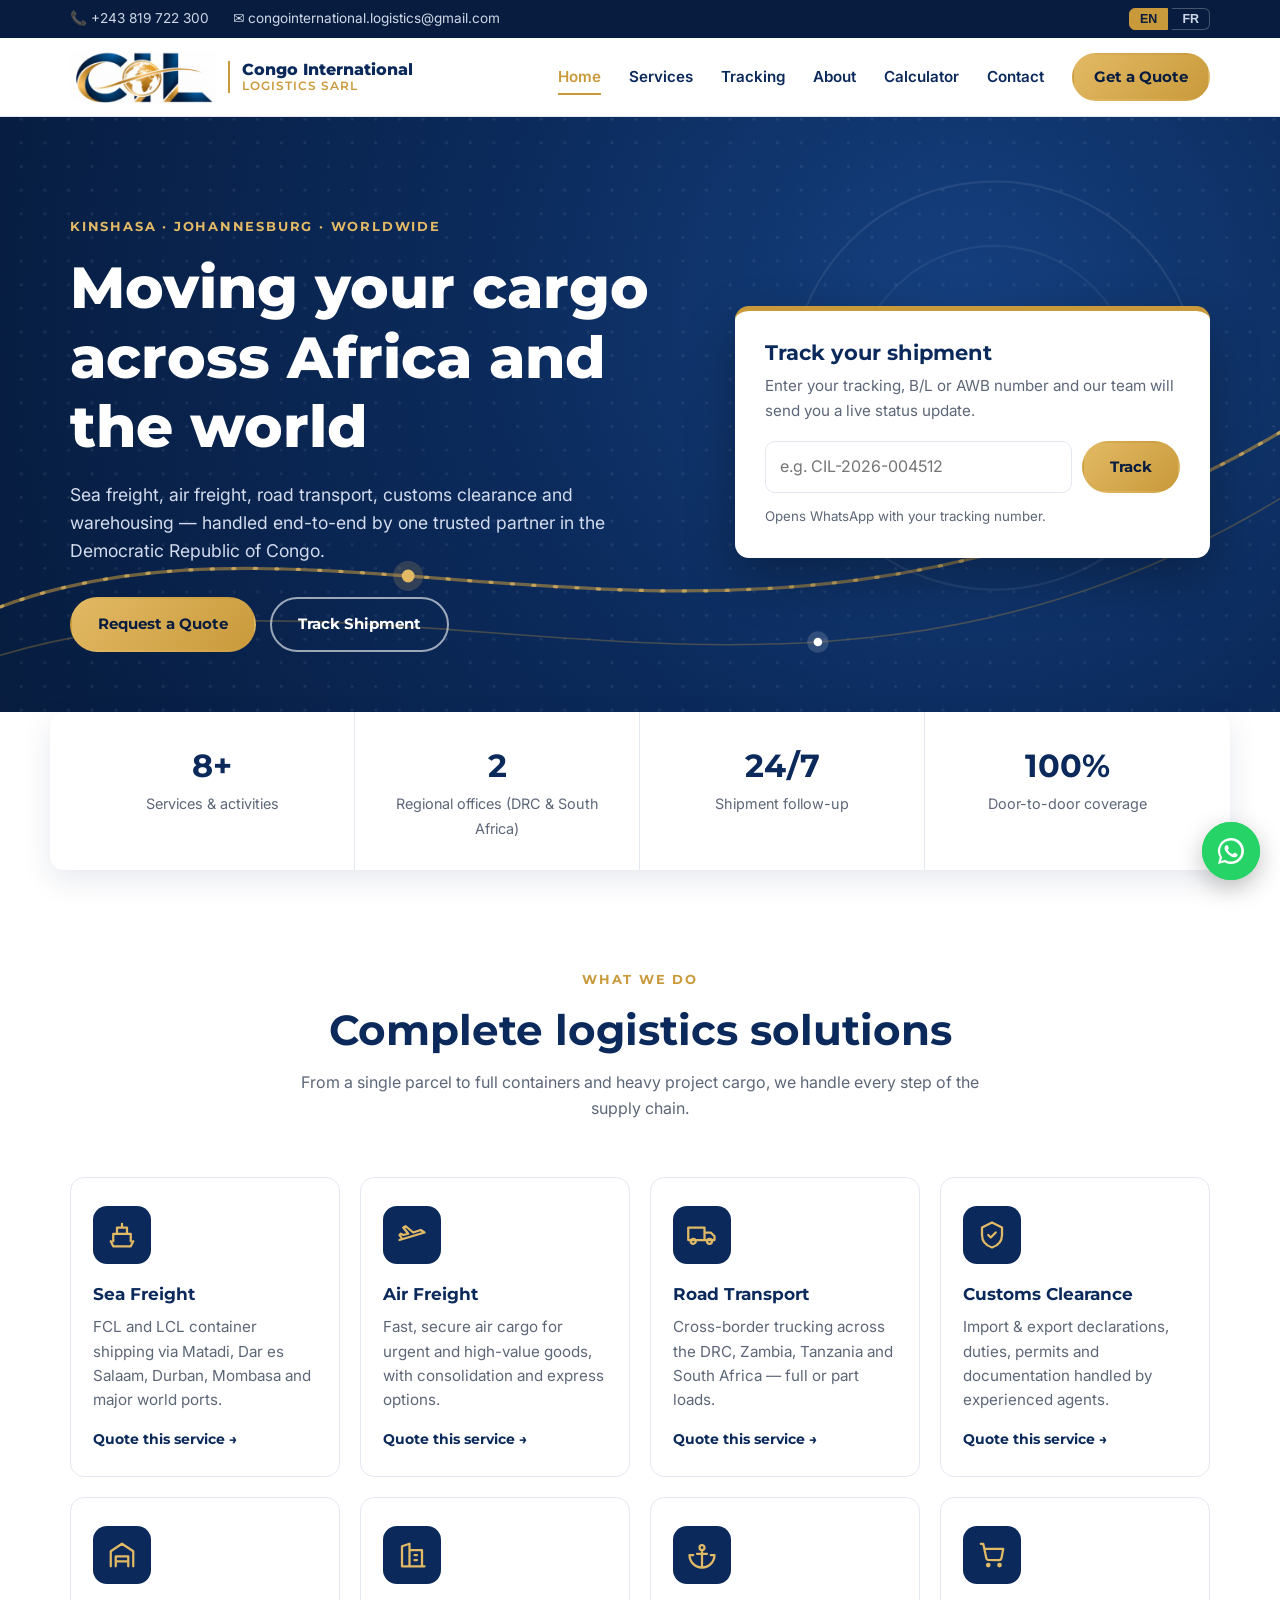
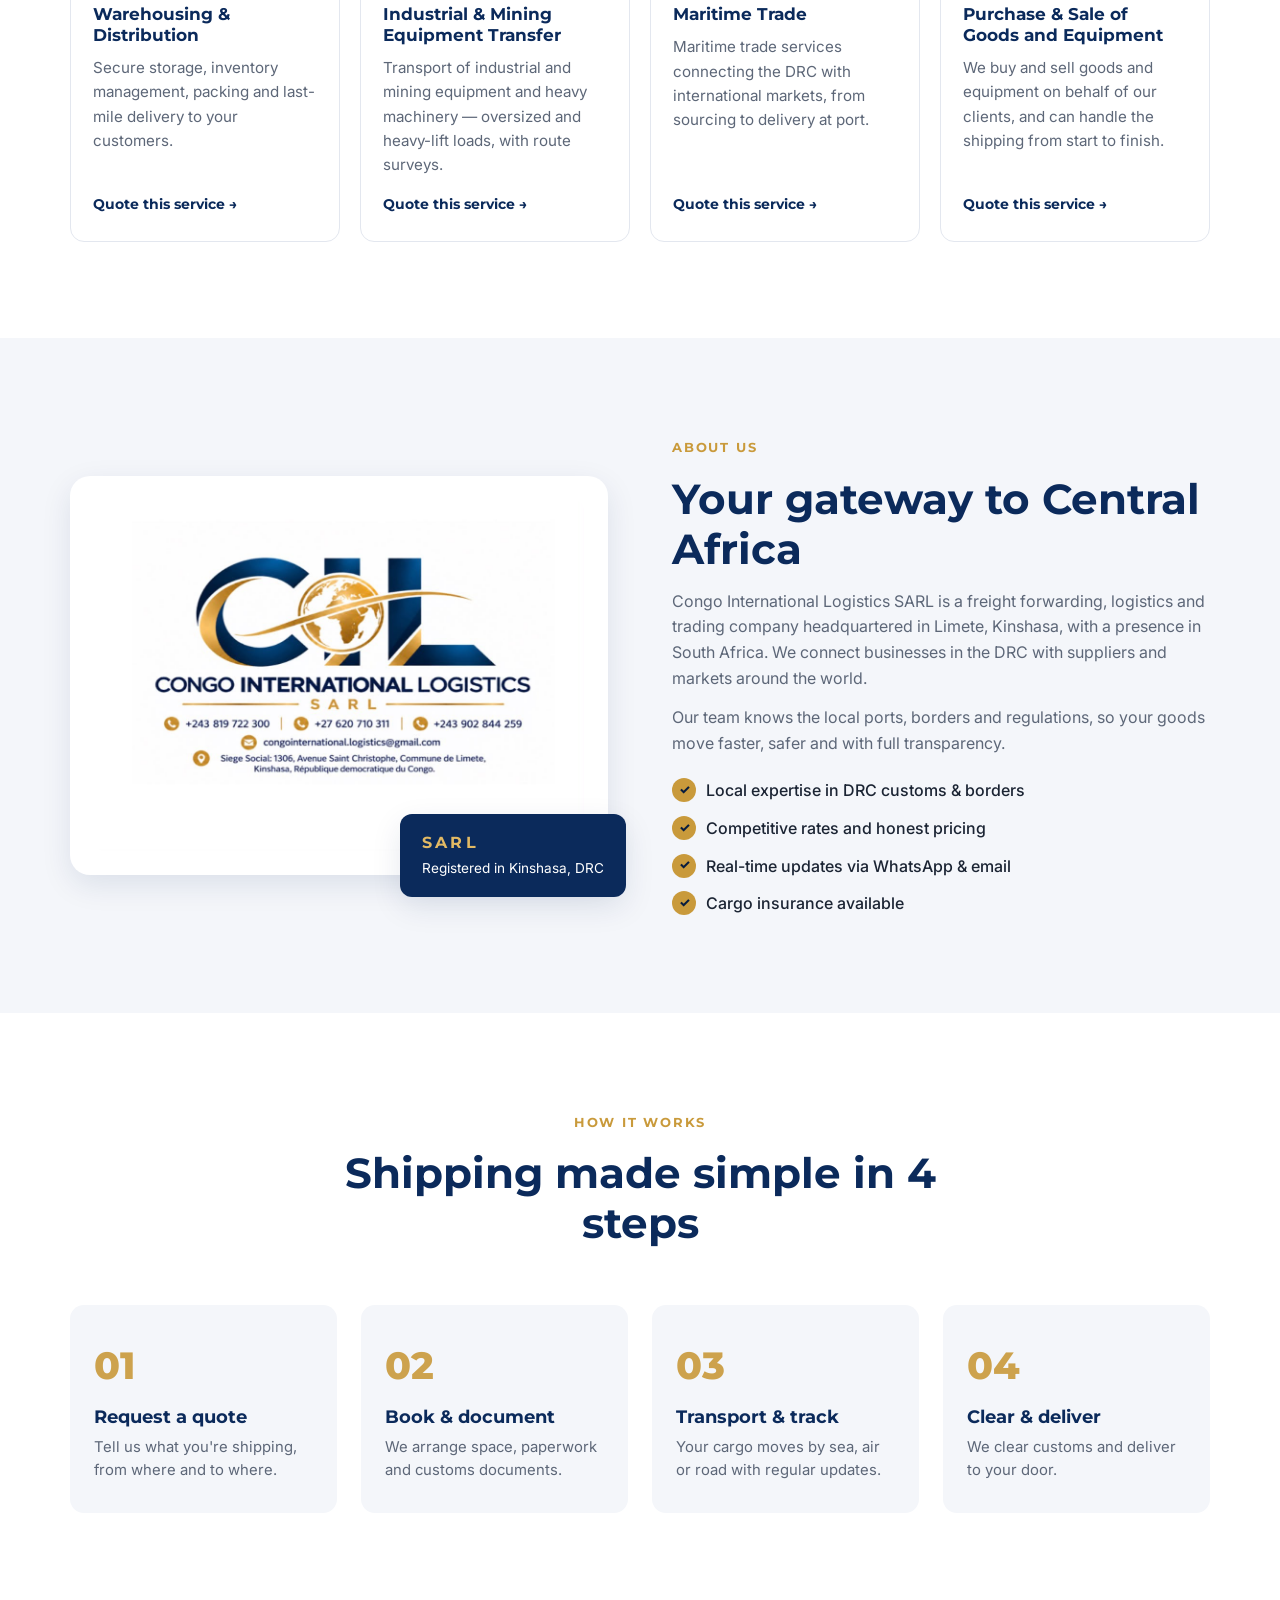
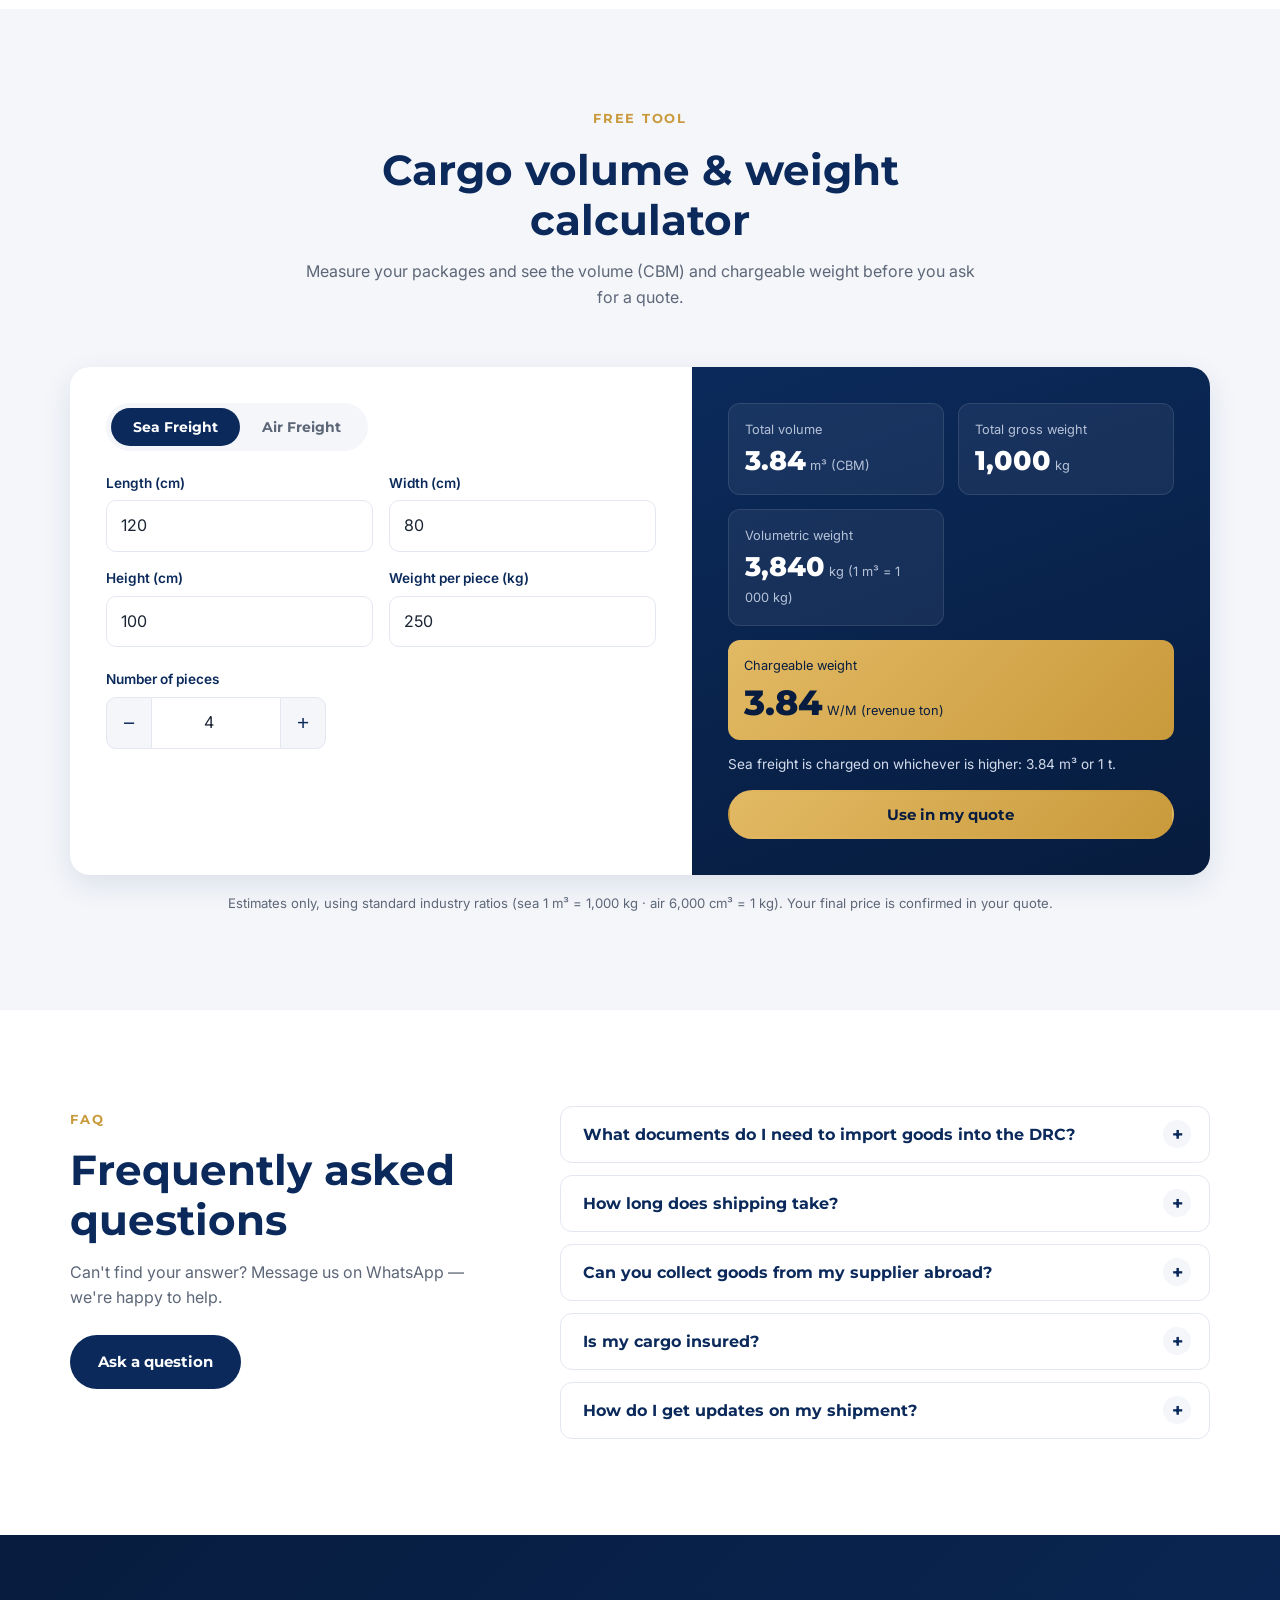
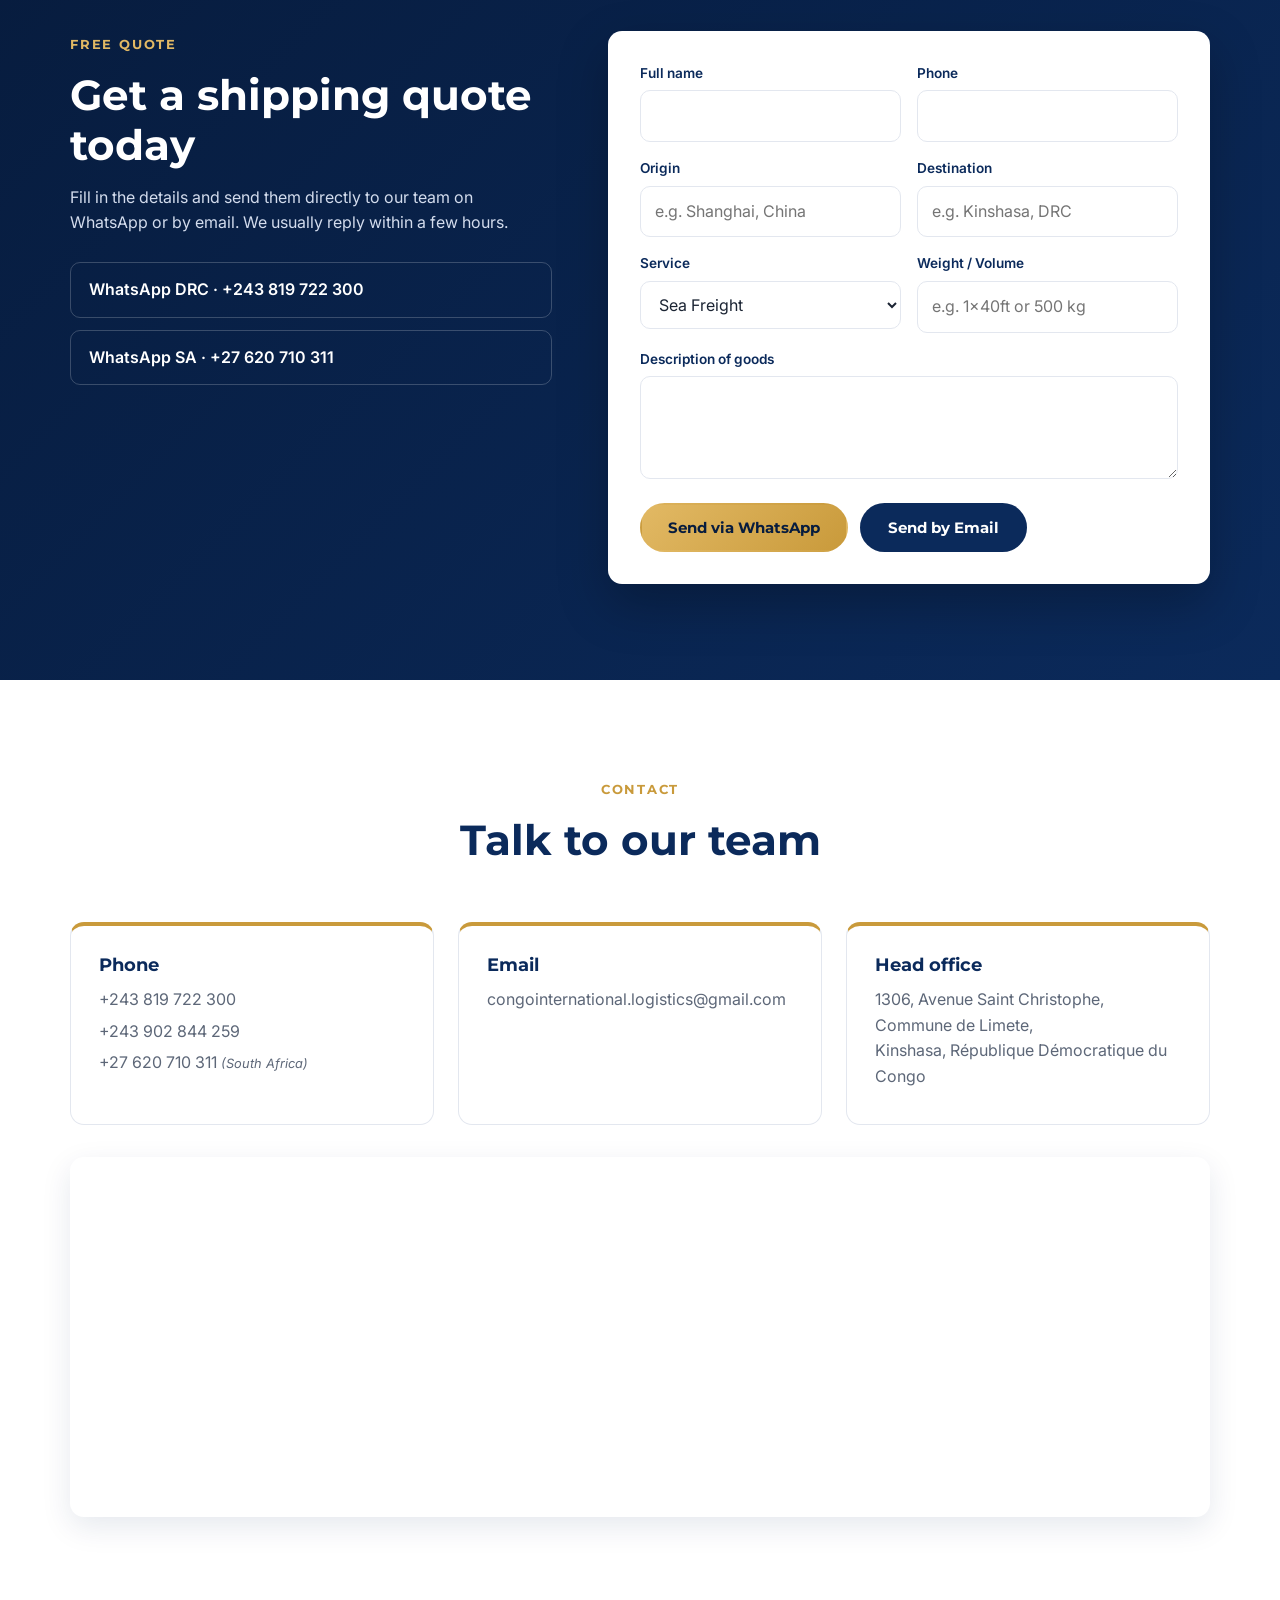
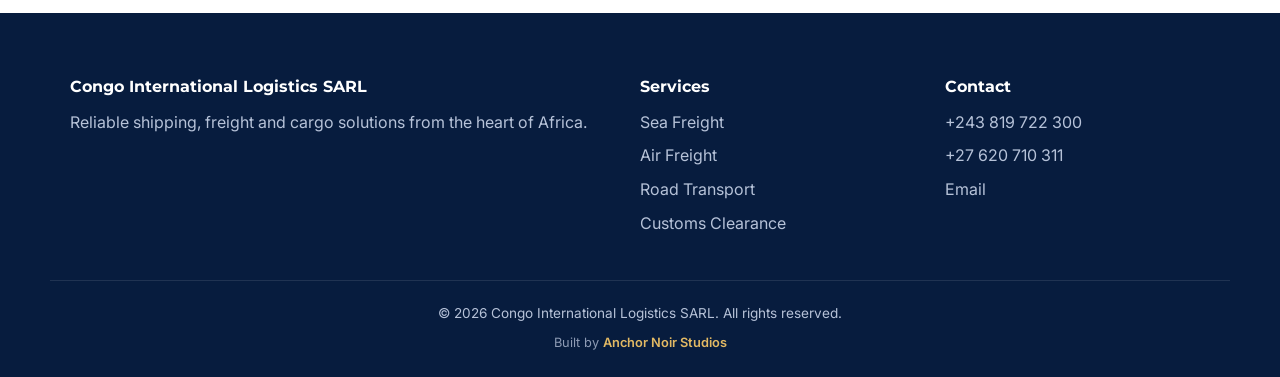
==== commit e30a54ae: "Add client's new activities to services - Maritime trade - Industrial & mining equipment and machine" ====
--- a/index.html
+++ b/index.html
@@ -103,7 +103,7 @@
 <!-- Stats -->
 <section class="stats">
   <div class="container stats-grid">
-    <div class="stat"><strong data-count="6" data-suffix="+">0</strong><span data-i18n="stats.1">Transport modes & services</span></div>
+    <div class="stat"><strong data-count="8" data-suffix="+">0</strong><span data-i18n="stats.1">Services & activities</span></div>
     <div class="stat"><strong data-count="2">0</strong><span data-i18n="stats.2">Regional offices (DRC & South Africa)</span></div>
     <div class="stat"><strong data-count="24" data-suffix="/7">0</strong><span data-i18n="stats.3">Shipment follow-up</span></div>
     <div class="stat"><strong data-count="100" data-suffix="%">0</strong><span data-i18n="stats.4">Door-to-door coverage</span></div>
@@ -151,9 +151,21 @@
       </article>
       <article class="service">
         <div class="icon"><svg viewBox="0 0 24 24"><path d="M4 21V5l6-2v18M10 8h10v13M4 21h18M14 12h2M14 16h2"/></svg></div>
-        <h3 data-i18n="s6.t">Project & Mining Cargo</h3>
-        <p data-i18n="s6.d">Oversized and heavy-lift equipment for mining, construction and energy projects, with route surveys.</p>
+        <h3 data-i18n="s6.t">Industrial & Mining Equipment Transfer</h3>
+        <p data-i18n="s6.d">Transport of industrial and mining equipment and heavy machinery — oversized and heavy-lift loads, with route surveys.</p>
         <button class="service-link" data-service="6"><span data-i18n="svc.cta">Quote this service</span> →</button>
+      </article>
+      <article class="service">
+        <div class="icon"><svg viewBox="0 0 24 24"><path d="M12 8a2 2 0 100-4 2 2 0 000 4zM12 8v13M5 12H2a10 10 0 0020 0h-3M8 11h8"/></svg></div>
+        <h3 data-i18n="s7.t">Maritime Trade</h3>
+        <p data-i18n="s7.d">Maritime trade services connecting the DRC with international markets, from sourcing to delivery at port.</p>
+        <button class="service-link" data-service="7"><span data-i18n="svc.cta">Quote this service</span> →</button>
+      </article>
+      <article class="service">
+        <div class="icon"><svg viewBox="0 0 24 24"><path d="M3 3h2l2.4 11.2a2 2 0 002 1.8h8.2a2 2 0 002-1.6L21 7H6M9 21a1 1 0 100-2 1 1 0 000 2zM18 21a1 1 0 100-2 1 1 0 000 2z"/></svg></div>
+        <h3 data-i18n="s8.t">Purchase & Sale of Goods and Equipment</h3>
+        <p data-i18n="s8.d">We buy and sell goods and equipment on behalf of our clients, and can handle the shipping from start to finish.</p>
+        <button class="service-link" data-service="8"><span data-i18n="svc.cta">Quote this service</span> →</button>
       </article>
     </div>
   </div>
@@ -172,7 +184,7 @@
     <div class="about-copy">
       <span class="eyebrow dark" data-i18n="about.eyebrow">About us</span>
       <h2 data-i18n="about.title">Your gateway to Central Africa</h2>
-      <p data-i18n="about.p1">Congo International Logistics SARL is a freight forwarding and logistics company headquartered in Limete, Kinshasa, with a presence in South Africa. We connect businesses in the DRC with suppliers and markets around the world.</p>
+      <p data-i18n="about.p1">Congo International Logistics SARL is a freight forwarding, logistics and trading company headquartered in Limete, Kinshasa, with a presence in South Africa. We connect businesses in the DRC with suppliers and markets around the world.</p>
       <p data-i18n="about.p2">Our team knows the local ports, borders and regulations, so your goods move faster, safer and with full transparency.</p>
       <ul class="checks">
         <li data-i18n="about.c1">Local expertise in DRC customs & borders</li>
@@ -289,7 +301,9 @@
             <option data-i18n="s3.t">Road Transport</option>
             <option data-i18n="s4.t">Customs Clearance</option>
             <option data-i18n="s5.t">Warehousing & Distribution</option>
-            <option data-i18n="s6.t">Project & Mining Cargo</option>
+            <option data-i18n="s6.t">Industrial & Mining Equipment Transfer</option>
+            <option data-i18n="s7.t">Maritime Trade</option>
+            <option data-i18n="s8.t">Purchase & Sale of Goods and Equipment</option>
           </select>
         </label>
         <label><span data-i18n="f.weight">Weight / Volume</span><input name="weight" data-i18n-ph="f.weightPh" placeholder="e.g. 1x40ft or 500 kg"></label>
--- a/interactive.css
+++ b/interactive.css
@@ -134,3 +134,10 @@
 /* keep header on one line */
 .nav a, .brand-text strong, .brand-text span { white-space: nowrap; }
 @media (max-width: 1120px) and (min-width: 861px) { .nav { gap: 20px; font-size: .9rem; } .brand-text { display: none; } }
+
+/* 8 services: 4 per row on wide screens */
+@media (min-width: 1100px) {
+  .services-grid { grid-template-columns: repeat(4, 1fr); gap: 20px; }
+  .service { padding: 28px 22px; }
+  .service h3 { font-size: 1.08rem; }
+}
